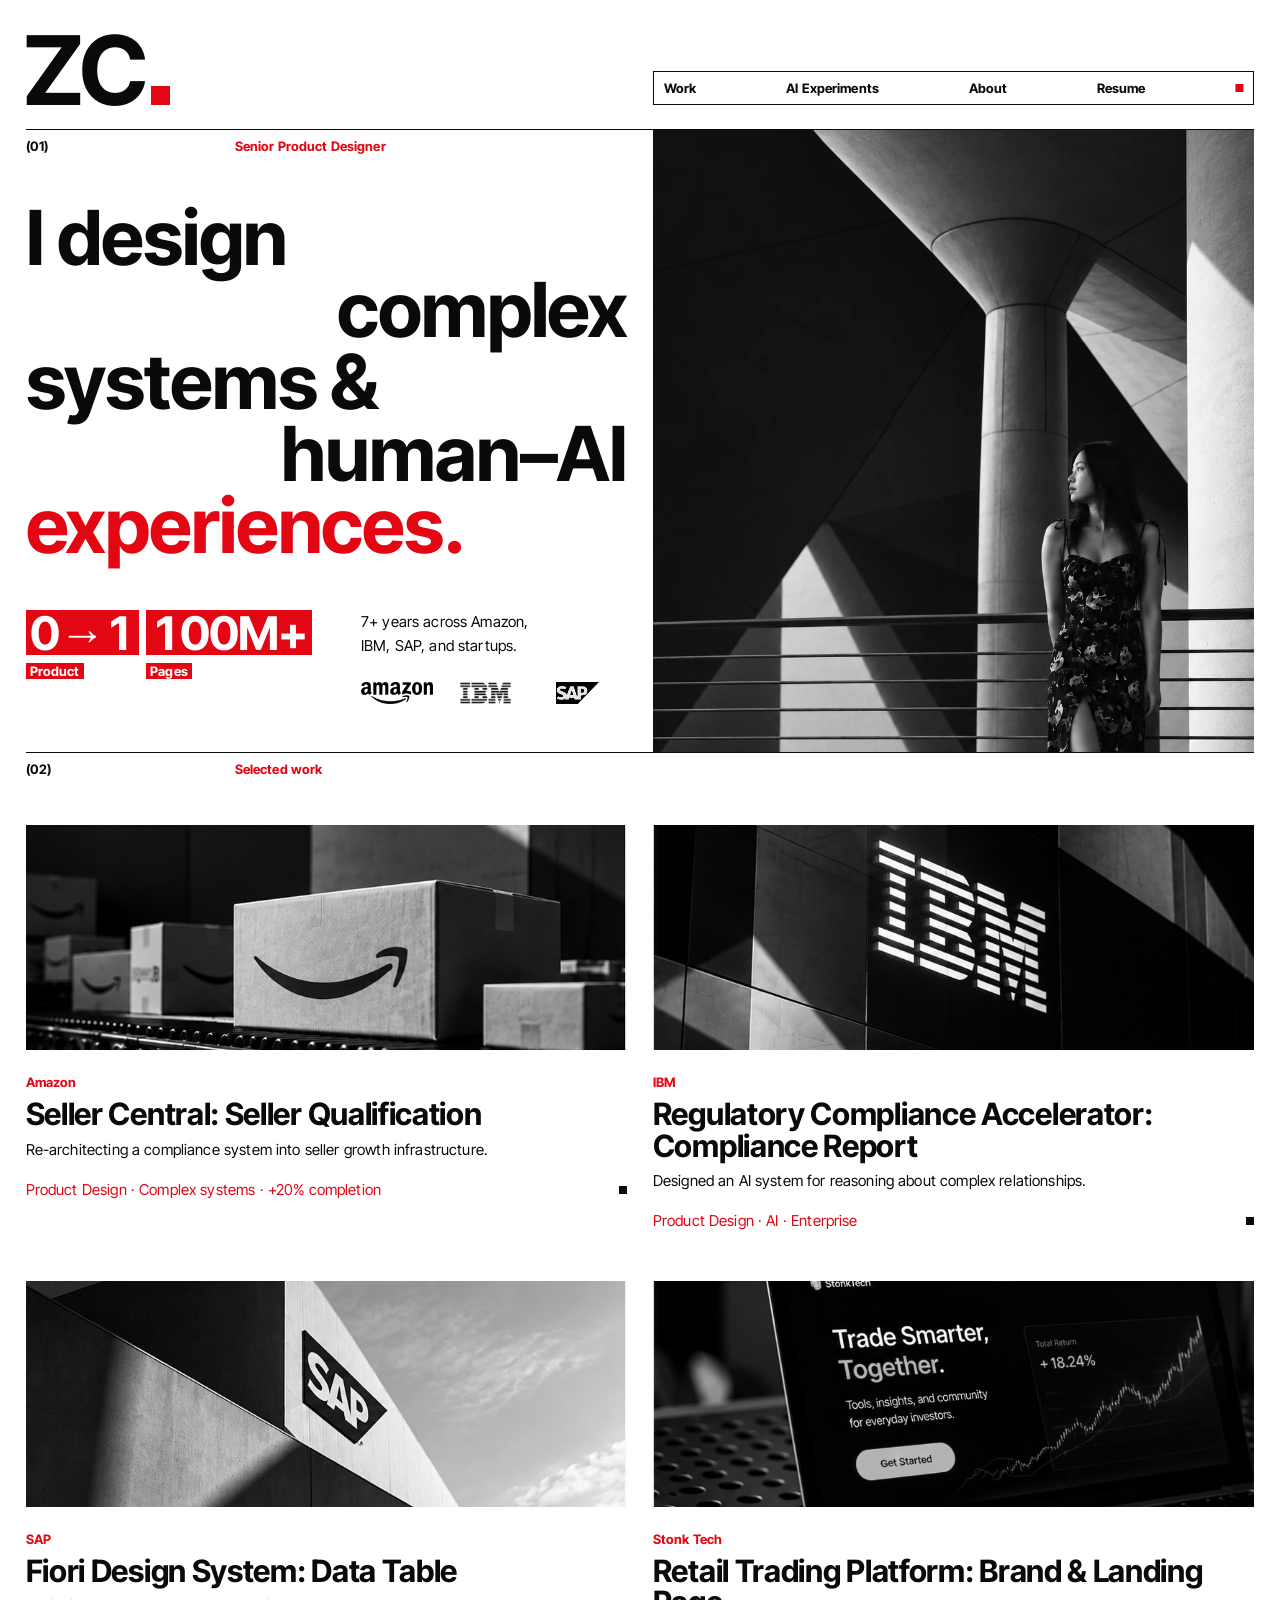
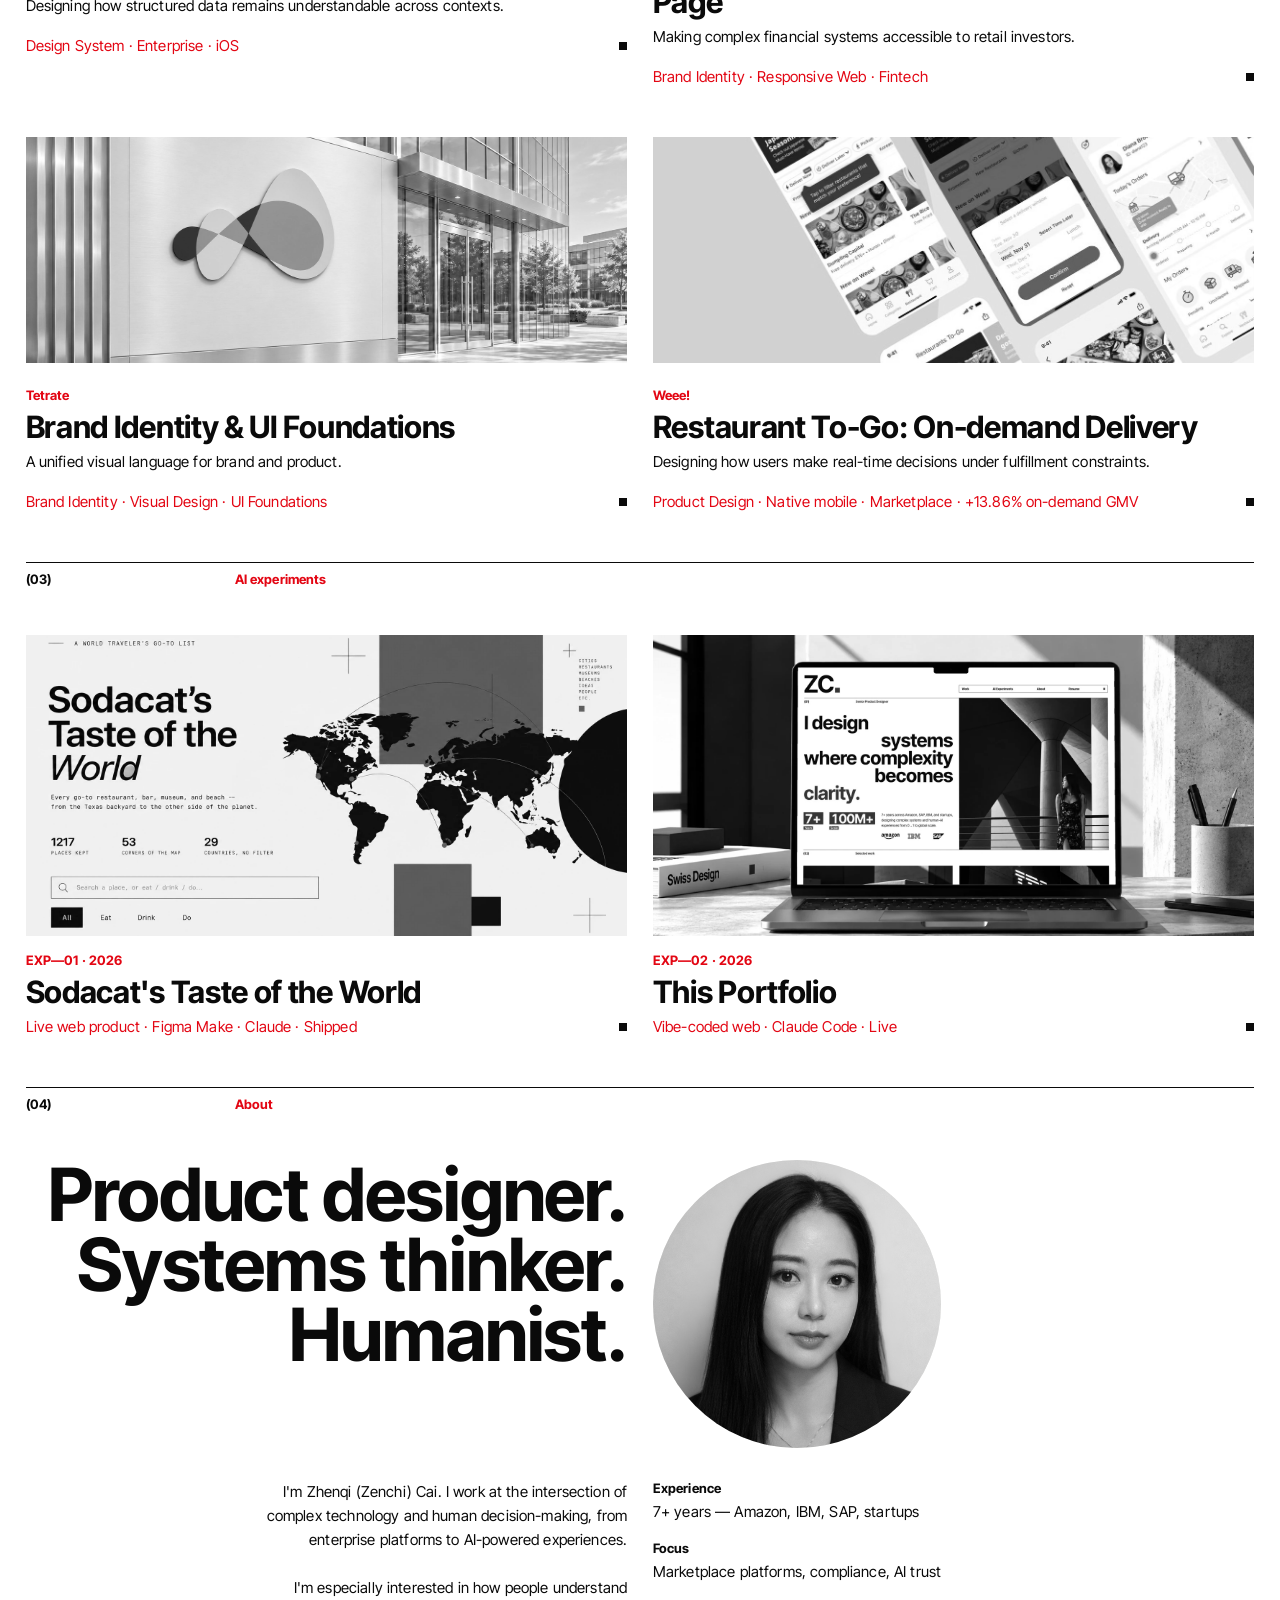
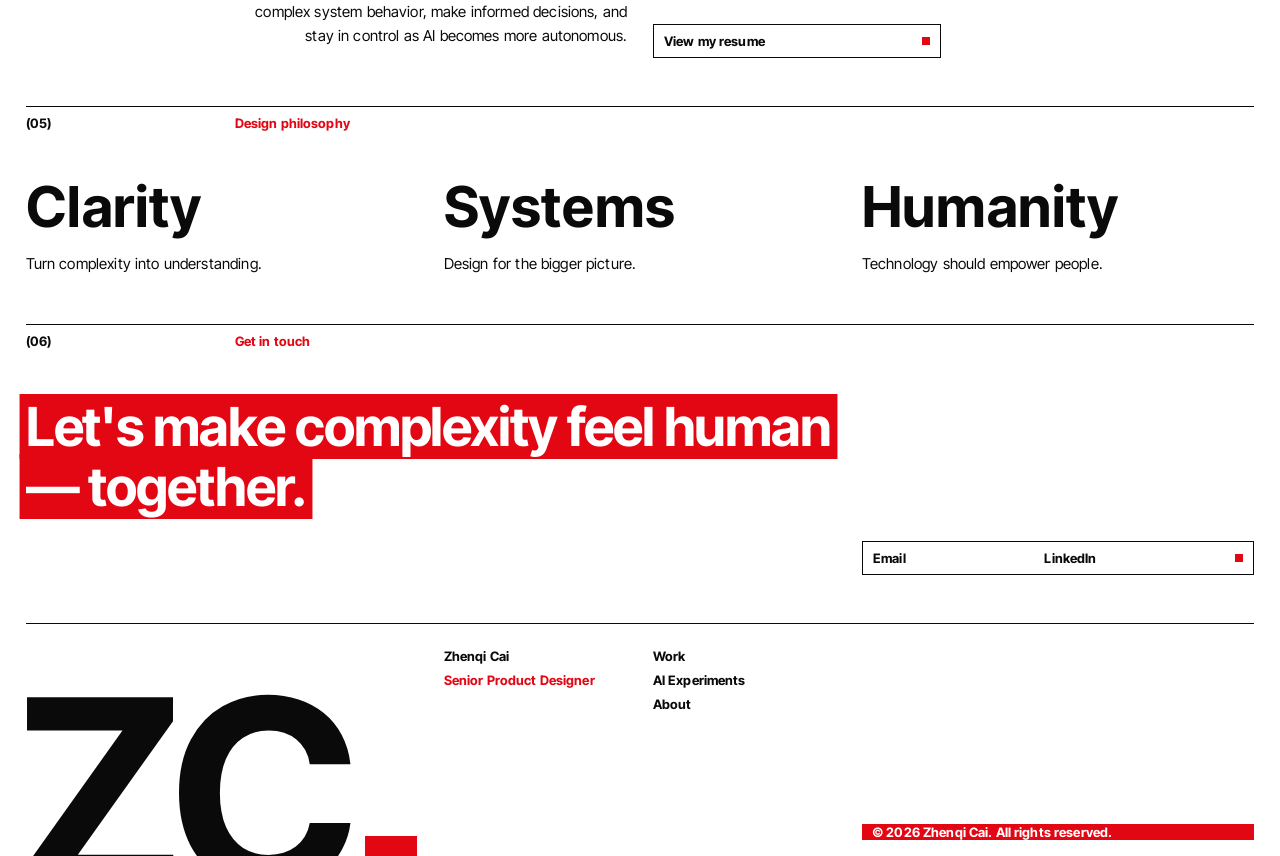
==== index.html @ 8f73f07b "Link LinkedIn to profile Co-Authored-By: Claude Sonnet 5.5 <noreply@anthropic.com> Claude-Session: h" ====
<!doctype html>
<html lang="en">
<head>
  <meta charset="utf-8">
  <meta name="viewport" content="width=device-width, initial-scale=1">
  <title>Zhenqi Cai — Senior Product Designer</title>
  <meta name="description" content="Zhenqi Cai — senior product designer. Complex systems and AI experiences across Amazon, SAP, IBM and startups.">
  <link rel="stylesheet" href="css/style.css?v=li1">
  <link rel="icon" type="image/svg+xml" href="/favicon.svg?v=zc1">
  <link rel="icon" sizes="any" href="/favicon.ico?v=zc1">
  <link rel="apple-touch-icon" href="/apple-touch-icon.png?v=zc1">
</head>
<body data-page="home">
  <div id="app"></div>
  <script src="js/analytics.js?v=li1"></script>
  <script src="js/data.js?v=li1"></script>
  <script src="js/main.js?v=li1"></script>
</body>
</html>
---- css/style.css ----
/* Inter Tight (SIL Open Font License), self-hosted: one variable file, latin */
@font-face {
  font-family: "Inter Tight";
  font-style: normal;
  font-weight: 100 900;
  font-display: swap;
  src: url("../fonts/inter-tight-latin.woff2") format("woff2");
  unicode-range: U+0000-00FF, U+0131, U+0152-0153, U+02BB-02BC, U+02C6, U+02DA, U+02DC, U+0304, U+0308, U+0329, U+2000-206F, U+20AC, U+2122, U+2191, U+2193, U+2212, U+2215, U+FEFF, U+FFFD;
}

/*
 * Swiss / International Typographic Style — one system for the whole site
 *
 * Type     Inter Tight (a grotesk; Helvetica as fallback), mixed case. Bold
 *          for display, titles and labels; Regular for reading text.
 *          Labels: 13px bold. Pairs read bold line / regular line.
 * Labels   Category = red bold capitals; content beneath it = black.
 *          Grey is kept for the copyright line only. Arrows are red.
 * Colour   Black, white, red. One grey for secondary text.
 * Grid     12 columns; everything starts on a column line.
 * Rules    One kind of line only: a 1px black horizontal rule, for
 *          structure (section heads, header, footer). Everything else is
 *          separated by space on the 8px rhythm.
 * Motion   Short, flat fades. Nothing slides, scales or bounces.
 * Hover    Inverts against the ground: red fill + white text on white,
 *          white fill + red text on red. Current page: black outline box.
 */

/* ---------- Tokens ---------- */
:root {
  --bg: #ffffff;
  --fg: #0a0a0a;
  --muted: #8a8a8a;
  --line: #0a0a0a;
  /* the only line in the layout: a thick horizontal rule */
  --rule: 1px solid var(--line);
  --accent: #e30613;
  --placeholder: #efefed;
  --pad: clamp(16px, 2vw, 32px);
  --gap: clamp(12px, 1.2vw, 20px);
  /* a true grotesk, loaded for every visitor; Helvetica only as fallback */
  --sans: "Inter Tight", "Helvetica Neue", Helvetica, Arial, sans-serif;
  --ease: cubic-bezier(0.2, 0, 0, 1);
  --dur: 0.18s;

  /* Type scale: four levels only */
  --fs-label: 13px;
  --lh-label: 16px;
  --fs-body: 15px;
  --lh-body: 24px;
  --fs-title: clamp(24px, 2.4vw, 36px);
  --fs-display: clamp(40px, 4.4vw, 72px);

  /* Vertical rhythm: every space is a multiple of the 8px unit. Inside a
     group 8–32; everything else is ONE gap, --space-2xl (--space-xl and
     --space-3xl are kept equal to it): section head to content, between
     items, section end to the next rule, box or frame to a rule, and the
     nav box to the header rule */
  --u: 8px;
  --space-l: 32px;
  --space-xl: var(--space-2xl);
  --space-2xl: 48px;
  --space-3xl: var(--space-2xl);
  /* shared by every outlined box of cells (nav, contact) so they match */
  --box-pad: 8px;
  /* horizontal inset of text inside every outlined box: nav cells, contact
     cells, the menu button and all buttons */
  --box-pad-x: clamp(6px, 0.8vw, 12px);
  /* size of the ZC mark; its square (and the cursor) is 0.2 of it */
  --brand-fs: clamp(56px, 7.5vw, 120px);
}

*,
*::before,
*::after {
  box-sizing: border-box;
}

html {
  -webkit-text-size-adjust: 100%;
  scroll-behavior: smooth;
}

body {
  margin: 0;
  background: var(--bg);
  color: var(--fg);
  font-family: var(--sans);
  font-size: var(--fs-body);
  line-height: var(--lh-body);
  /* Inter Tight is drawn tight for display; reading sizes open up a touch */
  letter-spacing: 0.01em;
  -webkit-font-smoothing: antialiased;
  overflow-x: hidden;
}

a {
  color: inherit;
  text-decoration: none;
}

img {
  display: block;
  max-width: 100%;
}

ul,
ol {
  list-style: none;
  margin: 0;
  padding: 0;
}

::selection {
  background: var(--accent);
  color: #fff;
}

/* ---------- Type helpers ---------- */
.label {
  font-family: var(--sans);
  font-size: var(--fs-label);
  font-weight: 700;
  line-height: var(--lh-label);
  letter-spacing: 0.01em;
}

/* Category label (red) and the plain line that follows a heading */
.cat {
  color: var(--accent);
}

.sub {
  margin: 0;
  font-size: var(--fs-body);
  line-height: var(--lh-body);
}

.muted {
  color: var(--muted);
}

.display {
  font-family: var(--sans);
  font-weight: 700;
  font-size: var(--fs-display);
  line-height: 1.02;
  letter-spacing: -0.01em;
  margin: 0;
}

.display-xl {
  font-size: var(--fs-display);
  line-height: 1;
  letter-spacing: -0.01em;
}

.lead {
  font-size: var(--fs-title);
  line-height: 1.15;
  letter-spacing: 0.01em;
  margin: 0;
}

/* Emphasis: red — "clarity." in the headline, one key phrase in copy */
.hl {
  color: var(--accent);
  font-style: normal;
}

/* The mark's full stop is a square, not a round period */
.sq {
  display: inline-block;
  width: 0.2em;
  height: 0.2em;
  margin-left: 0.04em;
  background: var(--accent);
}

/* Custom cursor: a black square exactly as big as the mark's square,
   centred on the pointer. The system cursor is hidden only when it runs */
.has-cursor,
.has-cursor * {
  cursor: none !important;
}

.cursor {
  position: fixed;
  top: 0;
  left: 0;
  z-index: 1000;
  width: calc(var(--brand-fs) * 0.2);
  height: calc(var(--brand-fs) * 0.2);
  margin: calc(var(--brand-fs) * -0.1) 0 0 calc(var(--brand-fs) * -0.1);
  background: var(--fg);
  pointer-events: none;
  opacity: 0;
}

.cursor.is-on {
  opacity: 1;
}

/* Arrows are one red square, the same size everywhere (filled with
   currentColor, so it turns white inside a red hover fill) */
.arrow {
  --arrow: 8px;
  display: inline-block;
  flex: 0 0 auto;
  width: var(--arrow);
  height: var(--arrow);
  vertical-align: middle;
  color: var(--accent);
  background: currentColor;
}

.btn:hover .arrow,
.btn:focus-visible .arrow,
.link-line:hover .arrow,
.link-line:focus-visible .arrow {
  color: inherit;
}

/* "Selected" highlight: red fill, white text, like a text selection. The
   fill is widened with box-shadow so the text itself stays on the grid,
   and repeats on every line of a wrapped phrase. */
.selected {
  background: var(--accent);
  color: #fff;
  box-shadow: 0.12em 0 0 var(--accent), -0.12em 0 0 var(--accent);
  -webkit-box-decoration-break: clone;
  box-decoration-break: clone;
}

/* The contact line is "deselected" under the pointer: back to black on
   white */
.contact .selected {
  transition: background var(--dur) var(--ease), color var(--dur) var(--ease), box-shadow var(--dur) var(--ease);
}

.contact .selected:hover {
  background: var(--bg);
  color: var(--fg);
  box-shadow: 0.12em 0 0 var(--bg), -0.12em 0 0 var(--bg);
}

/* ---------- Interaction ---------- */
/* Text links: a small box that fills red on hover. Padding is pulled back
   with an equal negative margin so the text itself stays on the grid. */
.link-line {
  display: inline-block;
  padding: 3px 6px;
  margin: -3px -6px;
  transition: background var(--dur) var(--ease), color var(--dur) var(--ease);
}

.link-line:hover,
.link-line:focus-visible {
  background: var(--accent);
  color: #fff;
  outline: none;
}

.link-line.is-active {
  box-shadow: inset 0 0 0 1px var(--fg);
}

/* Buttons: black outline at rest, red fill on hover */
.btn {
  display: inline-flex;
  align-items: center;
  gap: 16px;
  font-family: var(--sans);
  font-size: var(--fs-label);
  line-height: var(--lh-label);
  font-weight: 700;
  letter-spacing: 0.01em;
  padding: var(--box-pad) var(--box-pad-x);
  border: 1px solid var(--fg);
  background: var(--bg);
  color: var(--fg);
  transition: background var(--dur) var(--ease), color var(--dur) var(--ease), border-color var(--dur) var(--ease);
}

.btn:hover,
.btn:focus-visible {
  background: var(--accent);
  border-color: var(--accent);
  color: #fff;
  outline: none;
}

/* Anything else focusable gets a red outline */
:focus-visible {
  outline: 2px solid var(--accent);
  outline-offset: 2px;
}

/* The mark: letters turn red, the square turns black */
.brand,
.brand .sq {
  transition: color var(--dur) var(--ease), background var(--dur) var(--ease);
}

.brand:hover,
.brand:focus-visible {
  color: var(--accent);
  outline: none;
}

.brand:hover .sq,
.brand:focus-visible .sq {
  background: var(--fg);
}

/* ---------- Layout ---------- */
.wrap {
  padding-left: var(--pad);
  padding-right: var(--pad);
}

.grid-12 {
  display: grid;
  grid-template-columns: repeat(12, minmax(0, 1fr));
  column-gap: var(--pad);
}

.section {
  margin-top: var(--space-3xl);
}

/* Numbered section head: rule, index, title, link — all on the grid */
.sec-head {
  border-top: var(--rule);
  padding-top: 8px;
  margin-bottom: var(--space-xl);
  align-items: baseline;
}

.sec-head .idx {
  grid-column: 1 / 3;
}

/* Section names: bold, red — the page's structure */
.sec-head .sec-title {
  grid-column: 3 / 7;
  margin: 0;
  font-family: var(--sans);
  font-size: var(--fs-label);
  line-height: var(--lh-label);
  font-weight: 700;
  letter-spacing: 0.01em;
  color: var(--accent);
}

.sec-head .sec-link {
  grid-column: 10 / -1;
  justify-self: end;
}

/* ---------- Header ---------- */
.site-header {
  padding-top: var(--space-l);
  align-items: center;
}

/* Rule under the header row, inside the page gutters: half the section
   gap below the nav box / ZC baseline — the same as the footer rule to the
   footer text (the mark's line box ends ~0.04em under its baseline) */
.site-header::after {
  content: "";
  grid-column: 1 / -1;
  margin-top: calc(var(--space-2xl) / 2 - var(--brand-fs) * 0.04);
  border-top: var(--rule);
}

.brand {
  grid-column: 1 / 6;
  font-weight: 700;
  font-size: var(--brand-fs);
  line-height: 0.8;
  letter-spacing: -0.015em;
  margin-left: -0.03em;
}

.nav {
  grid-column: 7 / -1;
  display: flex;
  flex-wrap: wrap;
}

/* Desktop nav: one outlined box on columns 7–12, its right edge on the
   hero image's — one cell per link, the same object as the contact box. Hover fills a cell red; the current page is
   filled black. */
@media (min-width: 681px) {
  .nav {
    flex-wrap: nowrap;
    border: 1px solid var(--fg);
    /* bottom edge on the ZC baseline: the mark's line box ends ~0.04em
       below its letters */
    align-self: end;
    margin-bottom: calc(var(--brand-fs) * 0.04);
  }

  .nav a,
  .nav a.link-line {
    flex: 1 1 auto;
    display: flex;
    align-items: center;
    margin: 0;
    padding: var(--box-pad) var(--box-pad-x);
    white-space: nowrap;
    transition: background var(--dur) var(--ease), color var(--dur) var(--ease);
  }

  .nav a.nav-contact {
    display: none;
  }

  /* closing cell: holds the red square's resting place */
  .nav .nav-end {
    display: flex;
    flex: 0 0 auto;
    align-items: center;
    padding: var(--box-pad) var(--box-pad-x);
  }

  .nav .nav-end .arrow,
  .nav .nav-mark {
    visibility: hidden;
  }

  /* the one red square: rests in the last cell, slides to the current item */
  .nav {
    position: relative;
  }

  .nav .nav-slider {
    display: block;
    position: absolute;
    top: 0;
    left: 0;
    width: 8px;
    height: 8px;
    background: var(--accent);
    pointer-events: none;
    transition: background var(--dur) var(--ease);
  }

  .nav .nav-slider.is-ready {
    transition: transform 0.45s var(--ease), background var(--dur) var(--ease);
  }

  .nav .nav-slider.is-inverse {
    background: #fff;
  }


  .nav a:hover,
  .nav a:focus-visible {
    background: var(--accent);
    color: #fff;
    outline: none;
  }
}

.nav-contact,
.nav-end,
.nav-slider {
  display: none;
}

/* Current section: a red square right after the word, its bottom on the
   baseline like the logo's full stop (always there, only shown when
   current, so the cells never shift) */
.nav-mark {
  display: inline-block;
  vertical-align: baseline;
  margin-left: 4px;
  width: 8px;
  height: 8px;
  background: var(--accent);
  opacity: 0;
  transition: opacity var(--dur) var(--ease), background var(--dur) var(--ease);
}

.nav a.is-current .nav-mark {
  opacity: 1;
}

.nav a:hover .nav-mark,
.nav a:focus-visible .nav-mark {
  background: #fff;
}

.menu-btn {
  display: none;
  appearance: none;
  background: none;
  border: 0;
  padding: 0;
  cursor: pointer;
  color: inherit;
}

/* ---------- Hero ---------- */
.hero {
  align-items: start;
}

.hero-role {
  grid-column: 1 / 7;
  margin: 0;
}

/* Sub-page heads start like the home hero: the "(01) Name" row 8px under
   the header rule (index cols 1–2, name from col 3, as in every section
   head), then the title one gap below */
.page-title,
.project-head {
  padding-top: 8px;
  row-gap: 0;
  align-items: start;
}

.page-title .idx,
.project-head .idx {
  grid-column: 1 / 3;
  grid-row: 1;
  margin: 0;
}

.page-title .hero-role,
.project-head .hero-role {
  grid-column: 3 / -1;
  grid-row: 1;
  margin: 0 0 var(--space-2xl);
  font-size: var(--fs-label);
  line-height: var(--lh-label);
  letter-spacing: 0.01em;
  color: var(--accent);
}

.page-title > h1,
/* case pages: the label row sits straight above the cover image */
.case > .project-head .hero-role {
  margin-bottom: 0;
}

.project-head > h1 {
  grid-column: 1 / -1;
  grid-row: 2;
}

/* the About statement keeps the hero's six-column measure */
.page-title > h1.statement {
  grid-column: 1 / 7;
}

/* Home hero: text left (1–6), portrait right (7–12) */
/* Phones: text, then portrait (desktop layout below the figures block) */
.hero {
  margin-top: var(--space-2xl);
  align-items: end;
}

/* Hero text on its own subgrid (cols 1–6): label, poster headline, then
   big numbers (cols 1–3) beside a small info block (cols 4–6) */
.hero-text {
  grid-column: 1 / 7;
  display: grid;
  grid-template-columns: subgrid;
  align-content: start;
}

.hero-text > * {
  grid-column: 1 / -1;
}

/* (01) and the role share one row, on the same columns as every section
   head (index cols 1–2, name from col 3) and the same 8px under the rule */
.hero {
  margin-top: 0 !important;
}

.hero-text {
  padding-top: 8px;
}

.hero-text .idx {
  grid-column: 1 / 3;
  grid-row: 1;
  margin: 0;
}

/* Same treatment as section names */
.hero-text .hero-role {
  grid-column: 3 / -1;
  grid-row: 1;
  margin: 0 0 var(--space-xl);
  font-size: var(--fs-label);
  line-height: var(--lh-label);
  letter-spacing: 0.01em;
  color: var(--accent);
}

/* Headline set like a poster: lines alternate flush left / flush right.
   Size follows the 6-column width so the longest line always fits. */
.hero-title {
  margin: 0;
  font-weight: 700;
  font-size: min(calc((50vw - 1.5 * var(--pad)) / 8.2), 112px);
  line-height: 0.95;
  letter-spacing: -0.015em;
}

/* Home headline: sized so its longest line, "where complexity", runs the
   full six columns — every line starts on col 1 or ends on col 6 and the
   longest does both (50vw − 1.5 gutters is the width of cols 1–6) */
.hero-text .hero-title {
  font-size: calc((50vw - 1.5 * var(--pad)) / 7.933);
  /* each line is one row of the vertical grid: its height is snapped to a
     multiple of the 8px unit */
  line-height: round(nearest, 0.95em, 8px);
}

.hero-title span {
  display: block;
  white-space: nowrap;
}

.hero-title .r {
  text-align: right;
}

/* "j3": a line justified across columns 1–3 — half the six-column measure
   less half a gutter */
.hero-title .j3,
.hero-text .hero-title span.j3 {
  width: calc(50% - var(--pad) / 2);
  text-align: justify;
  text-align-last: justify;
}

/* Numbers (cols 1–3) and the info block (cols 4–6) share a top line */
.hero-bottom {
  margin-top: var(--space-2xl);
  display: grid;
  grid-template-columns: subgrid;
  align-items: start;
  row-gap: var(--space-xl);
}

/* Left column (cols 1–3): the figures, 7+ in col 1, 100M+ from col 2 */
.hero-left {
  grid-column: 1 / 4;
  grid-row: 1;
  display: grid;
  grid-template-columns: subgrid;
}

/* Desktop: the portrait (columns 7–12) runs from the header rule down to
   the Selected work rule. The text column starts on the same top line
   with (01); the headline, then the figures beside the intro and logos,
   follow beneath it, and the column's padding keeps the section gap
   above the Selected work rule */
@media (min-width: 681px) {
  .hero {
    margin-top: 0;
    align-items: stretch;
  }

  .hero + .section {
    margin-top: 0;
  }

  .hero-text {
    padding-bottom: var(--space-2xl);
  }

  /* the text column sets the hero's height; the portrait fills it */
  .hero .hero-media .card-media {
    width: 100%;
    height: 100%;
    aspect-ratio: auto;
  }
}

/* Numbers as type: 7+ (col 1) and 100M+ (cols 2–3) at poster scale */
.stats {
  grid-column: 1 / -1;
  display: grid;
  grid-template-columns: subgrid;
  margin: 0;
}

.stats div:last-child {
  grid-column: 2 / -1;
}

/* Figures highlighted like selected text: red fill hugging the number,
   widened sideways with box-shadow so the digits stay on the grid */
/* Desktop: the red blocks fill their columns — 7+ col 1, 100M+ cols 2–3 —
   so the two figures together span columns 1–3 */
.stats dt {
  width: fit-content;
  /* the red block's left edge sits on the column line, flush with the
     headline above; the padding is inside the block */
  padding: 0.06em 0.1em 0.02em;
  background: var(--accent);
  color: #fff;
  font-size: var(--fs-display);
  font-weight: 700;
  letter-spacing: -0.02em;
  line-height: 0.88;
  font-variant-numeric: tabular-nums;
}

@media (min-width: 681px) {
  /* 0→1 and Global sit side by side with a small gap, widths following
     their own text instead of the column grid */
  .stats {
    display: flex;
    align-items: flex-start;
    gap: calc(((100vw - 13 * var(--pad)) / 6 + var(--pad)) / 24);
  }
  .stats div:last-child {
    grid-column: auto;
  }
  .stats dt {
    width: auto;
    min-width: max-content;
    /* sized so the "100M+" block fills exactly cols 2–3
       ((100vw − 13 gutters) / 6 + 1 gutter); the block measures ~3.58em */
    font-size: calc(((100vw - 13 * var(--pad)) / 6 + var(--pad)) / 3.95);
  }
}

/* Labels highlighted like selected text: a red fill hugging the word */
.stats dd {
  width: fit-content;
  margin: 8px 0 0;
  padding: 0 4px;
  background: var(--accent);
  color: #fff;
}

/* Intro and logos form one block exactly as wide as the row of logos: the
   intro wraps to that width (width 0 / min-width 100% keeps it from
   widening the block) */
/* Intro and logos fill columns 4–6: the intro flush left from col 4, one
   logo flush left on each of cols 4, 5 and 6 */
.hero-proof {
  display: grid;
  gap: 24px;
}

.hero-info {
  grid-column: 4 / -1;
  grid-row: 1;
  display: grid;
}

/* desktop: nudge the intro and logos right, off the red figure blocks */
@media (min-width: 681px) {
  .hero-info {
    padding-left: clamp(14px, 1.7vw, 24px);
  }
  .hero-intro {
    text-wrap: balance;
  }
}

.hero-intro {
  margin: 0;
  font-size: var(--fs-body);
  line-height: var(--lh-body);
  color: var(--fg);
}

/* one logo per column (4, 5, 6), each flush left on its column line */
.clients {
  display: grid;
  grid-template-columns: repeat(3, minmax(0, 1fr));
  align-items: center;
  column-gap: var(--pad);
}

.client {
  font-size: var(--fs-title);
  font-weight: 600;
  letter-spacing: -0.01em;
  line-height: 1;
}

/* Client logos: one height, greyscale; hovering the row shows all three
   in colour together */
.client img {
  display: block;
  height: clamp(18px, 1.7vw, 26px);
  width: auto;
  filter: grayscale(1) brightness(0.6) contrast(4);
  transition: filter 0.35s var(--ease);
}

.clients:hover .client img {
  filter: none;
}

/* Portrait (cols 7–12); its bottom edge is shared with the text column */
.hero-media {
  grid-column: 7 / -1;
  position: relative;
}

.hero-media .card-media {
  aspect-ratio: 4 / 5;
}

/* The figure stands near the photo's right edge: crop from the right and
   enlarge slightly from that edge so she sits closer to the centre */
.hero-media .card-media img {
  position: absolute;
  inset: 0;
  object-position: 100% 55%;
  transform: scale(1.1);
  transform-origin: 100% 55%;
}

/* ---------- Media ---------- */
.card-media {
  position: relative;
  overflow: hidden;
  background: var(--placeholder);
}

/* Images are shown as they are: no tint, no zoom. Positioned so a loaded
   image covers its placeholder caption. */
.card-media img {
  position: relative;
  width: 100%;
  height: 100%;
  object-fit: cover;
  opacity: 0;
  transition: opacity 0.4s var(--ease);
}

.card-media img.is-loaded {
  opacity: 1;
}

/* Pictures (work covers, AI experiments, hero portrait) are shown in black
   and white, and in colour on hover. Experiment thumbnails are filtered as a
   whole, so the CSS geometric covers turn grey too */
.halftone .card-media img,
.exp-thumb .card-media,
.hero-media .card-media img,
.about-media .card-media img,
.about-page-media .card-media img {
  filter: grayscale(1);
  transition: filter var(--dur) var(--ease), opacity 0.4s var(--ease);
}

.halftone:hover .card-media img,
.halftone:focus-visible .card-media img,
.exp-row:hover .exp-thumb .card-media,
.exp-row:focus-visible .exp-thumb .card-media,
.hero-media:hover .card-media img,
.about-media:hover .card-media img,
.about-page-media:hover .card-media img {
  filter: none;
}

/* Linked cards: the title turns red, and the square (black at rest)
   turns red with it */
.work-title,
.card-tags > .arrow,
.project-nav .next .display {
  transition: color var(--dur) var(--ease);
}

.card-tags > .arrow {
  color: var(--fg);
}

.work-card:hover .work-title,
.work-card:hover .card-tags > .arrow,
.work-card:focus-visible .work-title,
.work-card:focus-visible .card-tags > .arrow,
.exp-row:hover .card-tags > .arrow,
.exp-row:focus-visible .card-tags > .arrow,
.project-nav .next:hover .display {
  color: var(--accent);
}

.card-media .ph {
  position: absolute;
  inset: 0;
  display: flex;
  align-items: flex-end;
  padding: 16px;
  font-family: var(--sans);
  font-size: var(--fs-label);
  line-height: var(--lh-label);
  font-weight: 700;
  letter-spacing: 0.01em;
  color: var(--muted);
}

/* ---------- Geometric covers (CSS) ---------- */
/* Black / red / paper shapes in the Swiss poster manner, sized in % so they
   hold their composition at any card ratio */
.art {
  --paper: #ffffff;
  position: relative;
  overflow: hidden;
  container-type: size;
}

.art i {
  position: absolute;
  display: block;
}

/* arc: black field, red disc crossing it, small black disc */
.art-arc {
  background: var(--paper);
}

.art-arc i:nth-child(1) {
  inset: 0 52% 0 0;
  background: var(--fg);
}

.art-arc i:nth-child(2) {
  top: -30%;
  left: 30%;
  height: 160%;
  aspect-ratio: 1;
  border-radius: 50%;
  background: var(--accent);
}

.art-arc i:nth-child(3) {
  right: 7%;
  bottom: 12%;
  height: 34%;
  aspect-ratio: 1;
  border-radius: 50%;
  background: var(--fg);
}

/* steps: red field, three black squares stepping down a diagonal */
.art-steps {
  background: var(--accent);
}

.art-steps i {
  height: 38%;
  aspect-ratio: 1;
  background: var(--fg);
}

.art-steps i:nth-child(1) {
  top: 0;
  left: 18%;
}

/* steps are spaced by the frame's height (cqh) so they never overlap */
.art-steps i:nth-child(2) {
  top: 31%;
  left: calc(18% + 40cqh);
}

.art-steps i:nth-child(3) {
  top: 62%;
  left: calc(18% + 80cqh);
  background: var(--paper);
}

/* ---------- Work cards ---------- */
/* Work cards sit on the 12-column grid: each spans 6 columns (1–6 and
   7–12), with the number as a label above the image. */
.work-grid {
  display: grid;
  grid-template-columns: repeat(12, minmax(0, 1fr));
  /* negative space carries the grid: a gutter between columns, the item
     interval (64) between rows — clearly less than the section interval */
  gap: var(--space-2xl) var(--pad);
}

.work-card {
  grid-column: span 6;
  display: grid;
  grid-template-columns: subgrid;
  grid-template-rows: auto 1fr;
  row-gap: 8px;
  min-width: 0;
}

.work-card .card-media,
.work-meta {
  grid-column: 1 / -1;
}

.work-card.is-hidden {
  display: none;
}

.work-card .card-media {
  aspect-ratio: 16 / 6;
}

.work-meta {
  position: relative;
  display: grid;
  grid-template-columns: subgrid;
  align-content: start;
  row-gap: 8px;
  padding-top: 16px;
}

.work-meta > * {
  grid-column: 1 / -1;
}

/* the square sits at the right end of the tags line — the card's last
   line — centred on it */
.card-tags {
  position: relative;
}

.card-tags > .arrow {
  position: absolute;
  right: 0;
  bottom: calc((1lh - var(--arrow)) / 2);
}

/* Card tags: one line, highlighted like selected text */

.card-tags {
  margin: 0;
  padding-right: 32px;
  font-size: var(--fs-body);
  line-height: var(--lh-body);
  color: var(--accent);
}

/* Every label / content table: label black, content red */
.facts dt.cat,
.project-meta dt.cat {
  color: var(--fg);
}

.facts dd,
.project-meta dd {
  color: var(--accent);
}

.work-title,
.index-title {
  margin: 0;
  font-weight: 700;
  font-size: var(--fs-title);
  line-height: 1.02;
  letter-spacing: -0.01em;
}

.work-sum {
  margin: 0 0 8px;
  max-width: 34em;
  font-size: var(--fs-body);
  line-height: var(--lh-body);
  color: var(--fg);
}

/* ---------- AI experiments: two in one row ---------- */
/* A compact row of two (cols 1–6, 7–12): a 2:1 thumbnail, then
   the title + kind with the square on the right (no summary) */
.exp-index {
  display: grid;
  grid-template-columns: repeat(2, minmax(0, 1fr));
  column-gap: var(--pad);
  row-gap: var(--space-2xl);
}

/* Experiment cards follow the work cards: image, then a red label (the
   log number and year), the title, the catalog line in red, and the square
   at the foot */
.exp-index > li {
  display: grid;
}

.exp-row {
  display: grid;
  grid-template-columns: minmax(0, 1fr);
  grid-template-rows: auto 1fr;
  align-items: start;
}

.exp-meta {
  display: grid;
  grid-template-columns: minmax(0, 1fr);
  /* label, title, then the catalog line on a shared bottom line */
  grid-template-rows: auto auto 1fr;
  height: 100%;
  align-content: start;
  padding-bottom: 0;
}

.exp-meta > * {
  grid-column: 1 / -1;
}

.exp-meta .card-tags {
  align-self: end;
}

.exp-thumb .card-media {
  aspect-ratio: 2 / 1;
}

.exp-title {
  transition: color var(--dur) var(--ease);
}

.exp-row:hover .exp-title,
.exp-row:focus-visible .exp-title {
  color: var(--accent);
}

/* ---------- Hover highlight on statement lines ---------- */
/* Each line of the About statement and each philosophy word turns into a
   red "selected" highlight under the pointer. Lines are sized to their
   text (right-aligned lines keep their place with margin-left: auto). */
.statement span,
.principle h3 {
  width: fit-content;
  transition: background var(--dur) var(--ease), color var(--dur) var(--ease), box-shadow var(--dur) var(--ease);
}

.statement .r {
  margin-left: auto;
}

/* justified line: flush with both edges, the word space opens up */
.statement .j {
  width: auto;
  text-align: justify;
  text-align-last: justify;
}

.statement span:hover,
.principle:hover h3 {
  background: var(--accent);
  color: #fff;
  box-shadow: 0.08em 0 0 var(--accent), -0.08em 0 0 var(--accent);
}

/* Hero headline: each line swaps red and black under the pointer — black
   lines turn red, the red "clarity." turns black. Lines are sized to their
   text so only the line under the pointer reacts */
.hero-text .hero-title span {
  width: fit-content;
  transition: color var(--dur) var(--ease);
}

.hero-text .hero-title .r {
  margin-left: auto;
}

.hero-text .hero-title span:hover {
  color: var(--accent);
}

.hero-text .hero-title span.hl:hover {
  color: var(--fg);
}

/* the line under a philosophy word turns red with it */
.principle p {
  transition: color var(--dur) var(--ease);
}

.principle:hover p {
  color: var(--accent);
}

/* ---------- Hover frame ---------- */
/* Work cards and experiment rows have no frames at rest; on hover the
   piece's frame appears — 1px black, half a gutter outside the content
   and --frame-y above and below, so nothing moves */
:root {
  --frame-y: 16px;
}

.work-card,
.exp-row {
  position: relative;
}


.work-card::after,
.exp-row::after {
  content: "";
  position: absolute;
  inset: calc(var(--frame-y) * -1) calc(var(--pad) / -2);
  border: 1px solid var(--fg);
  opacity: 0;
  pointer-events: none;
  transition: opacity var(--dur) var(--ease);
}

.work-card:hover::after,
.work-card:focus-visible::after,
.exp-row:hover::after,
.exp-row:focus-visible::after {
  opacity: 1;
}

.work-card:focus-visible,
.exp-row:focus-visible {
  outline: none;
}

/* ---------- About (home) ---------- */

/* Magazine page on the 12-column grid:
   statement (1–6)                                  | portrait
   bio flush right (3–6) | facts flush left (7–9)   | (10–12, both rows) */
.about {
  align-items: start;
  row-gap: var(--space-l);
}

/* "What I do." sits at title level */
.services-head .display {
  font-size: var(--fs-title);
  line-height: 1.1;
}

/* The statement is set exactly like the hero headline: same size (fitted
   to six columns) and the same left / right rhythm */
.statement {
  grid-column: 1 / 7;
  grid-row: 1;
}

/* Text block set like a Swiss poster: two columns meet at one axis (the
   gutter between columns 6 and 7). The bio is flush right on columns 3–6;
   the facts and the button are flush left on columns 7–9. Both start on
   the same top line. */
.about-body {
  grid-column: 1 / 11;
  grid-row: 2;
  display: grid;
  grid-template-columns: subgrid;
  align-items: start;
  font-size: var(--fs-body);
  line-height: var(--lh-body);
}

.about-lead {
  grid-column: 3 / 7;
  text-align: right;
}

.about-lead p {
  margin: 0;
}

/* paragraphs separated by one blank line */
.about-lead p + p {
  margin-top: var(--lh-body);
}

.about-side {
  grid-column: 7 / 11;
  align-self: stretch;
  display: grid;
  /* on the page columns 7–9 */
  grid-template-columns: subgrid;
  /* facts at the top; the button drops to the foot, level with the last
     line of the bio */
  grid-template-rows: auto auto 1fr;
}

.about-tags {
  display: contents;
  color: var(--accent);
}

.about-tags li {
  grid-column: 1 / -1;
  font-size: var(--fs-body);
  line-height: var(--lh-body);
}

/* each fact stays on one line; it sits below the round portrait's curve,
   so it never touches it */
@media (min-width: 1025px) {
  .about-tags li {
    white-space: nowrap;
  }
}

.about-tags li + li {
  padding-top: 8px;
}

/* the resume button spans four columns (7–10) */
/* the resume button takes the row right under the bio's last line, with
   no gap, as wide as the portrait (cols 7–9; tablet 7–10) */
.about-resume {
  grid-column: 7 / 10;
  grid-row: 2;
  justify-self: stretch;
  justify-content: space-between;
  margin-top: 0;
}

.about-lead,
.about-side {
  grid-row: 1;
}

/* Portrait with a magazine caption under it */
/* the portrait sits beside the statement, directly above the facts it
   introduces (cols 7–9) */
.about-media {
  grid-column: 7 / 10;
  grid-row: 1;
  align-self: end;
  margin: 0;
}


/* Portrait cropped to a circle as wide as its columns: head and shoulders */
.about-media .card-media {
  aspect-ratio: 1;
  border-radius: 50%;
}

.about-media .card-media img {
  object-position: 50% 30%;
}

/* Dividers sit at the start of the gutter: one full gutter between the
   rule and the text, and the text stays on its column line */


/* ---------- Philosophy ---------- */
.principles {
  display: grid;
  grid-template-columns: repeat(3, minmax(0, 1fr));
  column-gap: var(--pad);
}

/* Desktop: three equal blocks of four columns (1–4, 5–8, 9–12), all flush
   left */
@media (min-width: 1025px) {
  .principles {
    grid-template-columns: repeat(12, minmax(0, 1fr));
  }

  .principle { grid-column: span 4; }
}

.principle {
  position: relative;
}

.principle h3 {
  margin: 0 0 16px;
  padding-bottom: 0;
  font-weight: 700;
  font-size: var(--fs-display);
  line-height: 1;
  letter-spacing: 0.01em;
}

.principle p {
  margin: 0;
  max-width: 18em;
  font-size: var(--fs-body);
  line-height: var(--lh-body);
  color: var(--fg);
}

/* ---------- Contact ---------- */
/* The links box steps down below the headline (row 2, cols 10–12) */
.contact {
  align-items: start;
  row-gap: 0;
}

.contact .display {
  grid-row: 1;
}

.contact-side {
  grid-row: 2;
}

/* the link box takes the row right under the line, with no gap */

.contact .display {
  grid-column: 1 / 10;
  font-size: var(--fs-display);
  line-height: 1.12;
  letter-spacing: -0.02em;
}

/* Desktop: sized so the red bar of the first line ends exactly on the end
   of column 8 — the same edge as the footer's link numbers. Cols 1–8 span
   (2/3)(page width) − gutter/3; the line plus its bar measures ~15.08em */
@media (min-width: 681px) {
  .contact .display {
    font-size: calc(((100vw - 2 * var(--pad)) * 2 / 3 - var(--pad) / 3) / 15.08);
  }
}

/* Contact links: one box spanning exactly cols 9–12 */
.contact-side {
  grid-column: 9 / -1;
  display: grid;
  gap: 16px;
}

/* Each link is a full-height cell of the box; the cell fills red on hover */
.contact-box {
  display: flex;
  align-items: stretch;
  border: 1px solid var(--fg);
}

.contact-box li {
  flex: 1 1 auto;
  display: flex;
}

.contact-box a,
.contact-arrow {
  display: flex;
  align-items: center;
  width: 100%;
  padding: var(--box-pad) var(--box-pad-x);
}

.contact-box a {
  transition: background 0.25s var(--ease), color 0.25s var(--ease);
}

.contact-box a:hover,
.contact-box a:focus-visible {
  background: var(--accent);
  color: #fff;
  outline: none;
}

.contact-box .contact-arrow {
  flex: 0 0 auto;
  width: auto;
}

/* ---------- About page ---------- */
.about-page {
  margin-top: var(--space-3xl);
  row-gap: 32px;
  align-items: start;
}

.about-page-media {
  grid-column: 1 / 6;
}

.about-page-media .card-media {
  aspect-ratio: 4 / 5;
}

.about-page-body {
  grid-column: 7 / -1;
  font-size: var(--fs-body);
  line-height: var(--lh-body);
}

.about-page-body p {
  max-width: 40em;
  margin: 0 0 16px;
}

.about-page-body .lead {
  margin-bottom: 24px;
}

.facts {
  margin: 40px 0 0;
}

/* label / value tables span the six columns 7–12 on the page grid:
   label cols 7–8, value from col 9 */
.facts div,
.project-meta div {
  display: grid;
  grid-template-columns: repeat(6, minmax(0, 1fr));
  column-gap: var(--pad);
  padding: 8px 0;
}

.facts dt,
.project-meta dt {
  grid-column: 1 / 3;
}

.facts dd,
.project-meta dd {
  grid-column: 3 / -1;
}

.facts dd {
  margin: 0;
  font-size: var(--fs-body);
  line-height: var(--lh-body);
}

/* Index list (about page) */
.index-row {
  display: grid;
  grid-template-columns: repeat(12, minmax(0, 1fr));
  column-gap: var(--pad);
  align-items: baseline;
  padding: 16px 0;
  transition: color 0.3s var(--ease);
}

.index-list li:first-child .index-row {
  padding-top: 0;
}

.index-row > :nth-child(1) {
  grid-column: 1 / 5;
}

.index-title {
  grid-column: 5 / 9;
}

.index-sum {
  grid-column: 9 / 12;
  font-size: var(--fs-body);
  line-height: var(--lh-body);
  color: var(--fg);
}

.index-row .arrow {
  grid-column: 12 / -1;
  justify-self: end;
}

.index-row:hover {
  color: var(--accent);
}

/* Capabilities */
.services {
  align-items: start;
  row-gap: 24px;
}

.services-head {
  grid-column: 1 / 5;
}

.services-list {
  grid-column: 5 / -1;
  display: grid;
  row-gap: var(--space-2xl);
}

/* on the page grid: title cols 5–7, text cols 8–12 */
.service {
  display: grid;
  grid-template-columns: repeat(8, minmax(0, 1fr));
  column-gap: var(--pad);
}

.service h3 {
  grid-column: 1 / 4;
}

.service p {
  grid-column: 4 / -1;
}

.service h3 {
  margin: 0;
  font-weight: 700;
  font-size: var(--fs-title);
  line-height: 1.05;
  letter-spacing: 0.01em;
}

.service p {
  margin: 0;
  font-size: var(--fs-body);
  line-height: var(--lh-body);
}

/* ---------- Works page ---------- */
.filters {
  display: flex;
  flex-wrap: wrap;
  gap: 8px;
  margin-top: var(--space-3xl);
  margin-bottom: var(--space-2xl);
  padding-top: 8px;
  border-top: var(--rule);
}

/* boxes start on the column line, text inset like every other box */
.filters button {
  appearance: none;
  background: none;
  border: 1px solid transparent;
  padding: var(--box-pad) var(--box-pad-x);
  cursor: pointer;
  font: inherit;
  letter-spacing: inherit;
  text-transform: inherit;
  color: var(--fg);
  transition: background var(--dur) var(--ease), color var(--dur) var(--ease), border-color var(--dur) var(--ease);
}

.filters button.is-active {
  border-color: var(--fg);
}

.filters button:hover,
.filters button:focus-visible {
  background: var(--accent);
  border-color: var(--accent);
  color: #fff;
  outline: none;
}

.filters sup {
  font-size: 0.75em;
  margin-left: 2px;
}

.filters button.is-active:not(:hover) sup {
  color: var(--accent);
}

/* ---------- Project page ---------- */
.project-info {
  margin-top: var(--space-2xl);
  row-gap: 32px;
  align-items: start;
}

.project-info .lead {
  grid-column: 1 / 7;
}

.project-meta {
  grid-column: 7 / -1;
  margin: 0;
}

.project-meta dd {
  margin: 0;
  font-size: var(--fs-body);
  line-height: var(--lh-body);
}

.project-desc {
  grid-column: 7 / 12;
  margin: 0;
  font-size: var(--fs-body);
  line-height: var(--lh-body);
}

.gallery {
  margin-top: var(--space-3xl);
  display: grid;
  grid-template-columns: repeat(2, minmax(0, 1fr));
  gap: var(--pad);
}

.gallery .card-media {
  aspect-ratio: 4 / 5;
}

.gallery > :nth-child(3n + 1) {
  grid-column: 1 / -1;
}

.gallery > :nth-child(3n + 1) .card-media {
  aspect-ratio: 16 / 9;
}

.project-nav {
  margin-top: var(--space-2xl);
  display: flex;
  justify-content: space-between;
  align-items: baseline;
  border-top: var(--rule);
  padding-top: 8px;
}

.project-nav .next {
  text-align: right;
}

.project-nav .next .display {
  margin-top: 8px;
  font-size: var(--fs-title);
}

/* ---------- Case study ---------- */
/* Long-form project page on the same system: a numbered section per
   chapter, text on columns 1–6, images full width, the one gap between
   every block */
.case-title {
  grid-column: 1 / 10;
}

.case-intro {
  margin-top: var(--space-2xl);
  row-gap: var(--space-2xl);
}

.case-body > .case-label,
.case-intro > .case-label {
  margin-bottom: calc(16px - var(--space-2xl));
}

.case-lead {
  grid-column: 1 / 7;
  margin: 0;
}

/* figures: one red block per three columns, label under it */
.case-figures {
  grid-column: 1 / -1;
  display: grid;
  grid-template-columns: repeat(4, minmax(0, 1fr));
  column-gap: var(--pad);
  margin: 0;
}

.case-figures dt {
  width: fit-content;
  padding: 0.06em 0.1em 0.02em;
  background: var(--accent);
  color: #fff;
  font-size: var(--fs-display);
  font-weight: 700;
  line-height: 0.88;
  letter-spacing: -0.02em;
  font-variant-numeric: tabular-nums;
}

.case-figures dd {
  margin: 8px 0 0;
  max-width: 18em;
}

.case-figures.is-small dt {
  font-size: var(--fs-title);
}

.case-cover {
  margin-top: var(--space-2xl);
}

.case-cover .card-media {
  aspect-ratio: 16 / 7;
}

.case-cover .card-media.case-media {
  aspect-ratio: auto;
}

/* case images keep their own proportions and colour */
.card-media.case-media {
  background: none;
}

.card-media.case-media img {
  height: auto;
  object-fit: contain;
}

.case-overview,
.case-body {
  align-items: start;
  row-gap: var(--space-2xl);
}

.case-role {
  grid-column: 1 / 7;
}

.case-role-fig {
  margin-bottom: var(--space-xl);
}

.case-facts {
  grid-column: 7 / -1;
  margin: 0;
}

.case-timeline {
  grid-column: 1 / -1;
}

.case-sub {
  margin: 0 0 16px;
  font-size: var(--fs-label);
  line-height: var(--lh-label);
  font-weight: 700;
  color: var(--accent);
}

.case-label {
  grid-column: 1 / -1;
  margin: 0;
  color: var(--accent);
}

.case-body > * {
  grid-column: 1 / -1;
}

.case-statement {
  margin: 0;
  grid-column: 1 / 10 !important;
  font-size: var(--fs-title);
  line-height: 1.15;
  font-weight: 400;
  letter-spacing: 0.01em;
}

.case-text {
  grid-column: 1 / 7 !important;
}

.case-text p,
.case-role p {
  margin: 0;
}

.case-text p + .case-list,
.case-text p + p {
  margin-top: 16px;
}

/* lists: a red square before each line */
.case-list {
  margin: 0;
  padding: 0;
  list-style: none;
}

.case-list li {
  position: relative;
  padding-left: 24px;
}

.case-list li + li {
  margin-top: 8px;
}

.case-list li::before {
  content: "";
  position: absolute;
  left: 0;
  top: calc((var(--lh-body) - 8px) / 2);
  width: 8px;
  height: 8px;
  background: var(--accent);
}

.case-list.is-pro li::before {
  background: var(--fg);
}

.case-list.is-con li::before {
  background: transparent;
  box-shadow: inset 0 0 0 1px var(--accent);
}

/* pros and cons: a drawn check and cross in black, no emoji */
.case-list.is-check li,
.case-list.is-cross li {
  padding-left: 24px;
}

.case .case-list.is-check li::before,
.case .case-list.is-cross li::before {
  content: "";
  background: none;
  box-shadow: none;
}

/* check: the bottom and right edges of a narrow box, turned 45° */
.case .case-list.is-check li::before {
  left: 3px;
  top: calc(var(--lh-body) / 2 - 7px);
  width: 5px;
  height: 10px;
  border-right: 2px solid var(--fg);
  border-bottom: 2px solid var(--fg);
  transform: rotate(45deg);
}

/* cross: two 2px bars */
.case .case-list.is-cross li::before,
.case .case-list.is-cross li::after {
  content: "";
  position: absolute;
  left: 0;
  top: calc(var(--lh-body) / 2 - 1px);
  width: 12px;
  height: 2px;
  background: var(--fg);
  transform: rotate(45deg);
}

.case .case-list.is-cross li::after {
  transform: rotate(-45deg);
}

.case-verdict-intro {
  margin: 0;
}

.case-fig {
  margin: 0;
}

/* two images side by side, cols 1–6 and 7–12 */
.case-pair,
.case-quotes,
.case-shift {
  display: grid;
  grid-template-columns: repeat(2, minmax(0, 1fr));
  column-gap: var(--pad);
  row-gap: 16px;
  align-items: start;
}

.case-quotes blockquote {
  margin: 0;
}

.case-quotes blockquote p {
  margin: 0 0 8px;
}

.case-quotes cite {
  font-style: normal;
}

/* from → to: two columns, the "to" side in red */
.case-shift > div p {
  margin: 8px 0 0;
  font-size: var(--fs-title);
  line-height: 1.15;
  font-weight: 400;
  letter-spacing: 0.01em;
}

.case-shift > div:last-of-type p {
  font-weight: 700;
  letter-spacing: -0.01em;
}

.case-shift > div:last-child p {
  color: var(--accent);
}

/* an exploration: title, image on cols 1–8, verdict on cols 9–12 */
.case-option {
  display: grid;
  grid-template-columns: repeat(12, minmax(0, 1fr));
  column-gap: var(--pad);
  row-gap: 16px;
  align-items: start;
}

.case-option > .case-sub,
.case-option > .case-h { grid-column: 1 / -1; margin: 0; }
.case-option > .case-fig { grid-column: 1 / 9; }
.case-option > .case-verdict { grid-column: 9 / -1; display: grid; gap: 16px; }
.case-option > .case-note { grid-column: 1 / 7; margin: 0; }

/* summary: three short columns (problem / solution / impact) */
.case-summary {
  display: grid;
  grid-template-columns: repeat(3, minmax(0, 1fr));
  column-gap: var(--pad);
  margin: 0;
}

.case-summary dd {
  margin: 0;
}

.case-ba-title {
  margin: 0 0 4px;
  font-size: var(--fs-title);
  line-height: 1.05;
  letter-spacing: -0.01em;
}

.case-ba .case-media {
  margin: 16px 0;
}

.case-role-title {
  margin: 0 0 var(--space-xl);
  font-size: var(--fs-title);
  line-height: 1.1;
  font-weight: 700;
  letter-spacing: -0.01em;
}

.case-columns {
  display: grid;
  grid-template-columns: repeat(2, minmax(0, 1fr));
  column-gap: var(--pad);
}

.case-credits {
  grid-column: 1 / -1;
  margin: 0;
  max-width: calc(50% + var(--pad) / 2);
}

.case-trio {
  display: grid;
  grid-template-columns: repeat(3, minmax(0, 1fr));
  column-gap: var(--pad);
}

.case-trio figcaption {
  margin-top: 16px;
}

.case-trio figcaption p {
  margin: 0;
}

/* screenshots and diagrams lift off the white page as a card: a soft
   shadow, no border */
.is-framed .card-media.case-media {
  box-shadow: 0 1px 2px rgba(0, 0, 0, 0.05), 0 2px 8px rgba(0, 0, 0, 0.06);
}

.case-body > .case-fig.is-md {
  grid-column: 1 / 9;
}

@media (max-width: 680px) {
  .case-body > .case-fig.is-md { grid-column: 1 / -1; }
}

/* the case study's three text levels: section rule, a mid heading
   (.case-h), the big statement (.case-statement); bold stays inline */
.case-h {
  margin: 0;
  font-size: var(--fs-title);
  line-height: 1.02;
  font-weight: 700;
  letter-spacing: -0.01em;
}

.case-body > .case-h {
  grid-column: 1 / 10;
  margin-bottom: calc(16px - var(--space-2xl));
}

.case-role > .case-h,
.case-timeline > .case-h {
  margin-bottom: 16px;
}

.case-body strong,
.case-overview strong {
  font-weight: 700;
}

.case-shift.is-quiet > div:first-of-type p {
  font-size: var(--fs-body);
  line-height: var(--lh-body);
  font-weight: 400;
}

.case-more {
  margin-top: var(--space-2xl);
}

/* a row of n images, each with an optional caption */
.case-row,
.case-cards {
  display: grid;
  grid-template-columns: repeat(var(--n), minmax(0, 1fr));
  column-gap: var(--pad);
  row-gap: 16px;
  align-items: start;
}

.case-row figcaption {
  margin-top: 8px;
}

/* text cards: a bold title over a short paragraph or list */
.case-card-title {
  margin: 0 0 8px;
  font-size: var(--fs-body);
  line-height: var(--lh-body);
  font-weight: 700;
}

.case-cards p {
  margin: 0;
}

.case-cards p + p,
.case-cards p + .case-list,
.case-text .case-list + p,
.case-cards .case-list + p {
  margin-top: 16px;
}

/* text on columns 1–6, image on 7–12 (narrow: 9–12) */
.case-side {
  display: grid;
  grid-template-columns: repeat(12, minmax(0, 1fr));
  column-gap: var(--pad);
  align-items: start;
}

.case-side-text { grid-column: 1 / 7; }
.case-side > .case-fig { grid-column: 7 / -1; }
.case-side.is-narrow > .case-fig { grid-column: 9 / -1; }
.case-side.is-narrow.is-left > .case-fig { grid-column: 7 / 11; }

.case-side-text p {
  margin: 0;
}

.case-side-text p + p,
.case-side-text p + .case-list,
.case-side-text .case-list + p {
  margin-top: 16px;
}

.case-verdict-label {
  margin: 16px 0 8px !important;
  color: var(--accent);
}

@media (max-width: 1024px) {
  .case-row[style*="--n:4"],
  .case-row[style*="--n:5"],
  .case-cards[style*="--n:4"] {
    grid-template-columns: repeat(2, minmax(0, 1fr));
  }

  .case-cards[style*="--n:3"] {
    grid-template-columns: minmax(0, 1fr);
  }
}

@media (max-width: 680px) {
  .case-row,
  .case-cards {
    grid-template-columns: minmax(0, 1fr) !important;
    row-gap: var(--space-xl);
  }

  /* the eight reference posters stay two across */
  .case-row[style*="--n:8"] {
    grid-template-columns: repeat(2, minmax(0, 1fr)) !important;
    row-gap: 16px;
  }

  .case-side { grid-template-columns: minmax(0, 1fr); row-gap: 16px; }
  .case-side > * { grid-column: 1 / -1 !important; }

  .case-title,
  .case-lead,
  .case-role,
  .case-facts,
  .case-statement,
  .case-text,
  .case-option > * {
    grid-column: 1 / -1 !important;
  }

  .case-figures,
  .case-summary,
  .case-columns,
  .case-pair,
  .case-quotes,
  .case-shift,
  .case-trio {
    grid-template-columns: minmax(0, 1fr);
    row-gap: var(--space-xl);
  }

  .case-option {
    grid-template-columns: minmax(0, 1fr);
  }

  .case-cover .card-media {
    aspect-ratio: 4 / 3;
  }
}

/* ---------- Footer ---------- */
/* Text row on the grid (name col 5, links col 7, credits col 10), then the
   ZC mark set across the full width and cut by the bottom of the page. */
.site-footer {
  margin-top: var(--space-2xl);
  overflow: hidden;
}

/* Desktop: the cut mark (cols 1–4) rises beside the footer text (cols
   5–9) — they never overlap — its capitals starting on the last link row. The base row is laid over the text row; its empty area lets
   clicks through to the links. (Below 1101px the imprint shares columns
   with the links, so the mark stays on its own row there.) */
@media (min-width: 1101px) {
  .site-footer {
    display: grid;
  }

  .footer-top,
  .footer-base {
    grid-area: 1 / 1;
  }

  .footer-base {
    /* the mark's capitals start on the last link row ("About"): rule +
       padding + two 24px rows */
    padding-top: calc(1px + var(--space-2xl) / 2 + 2 * (var(--lh-label) + 8px));
    pointer-events: none;
  }

  .footer-base > * {
    pointer-events: auto;
  }

  .footer-base .footer-mark {
    margin-top: calc(var(--bleed) * -0.03);
  }
}

.footer-top {
  border-top: var(--rule);
  /* the footer is set tighter than the page: half the section gap */
  padding-top: calc(var(--space-2xl) / 2);
  align-items: start;
  row-gap: 24px;
}

.footer-top p,
.footer-top ul {
  margin: 0;
}

.footer-role {
  grid-column: 5 / 7;
}

/* The role sits on the second row of the link list (one 24px row pitch:
   16px line + 4px + 4px padding), level with "AI Experiments" */
.footer-role .cat {
  display: block;
  margin-top: 8px;
}

/* Footer links: a list on cols 7–8. Hover fills the
   row red; the fill is extended sideways with box-shadow so the text and
   the rules stay on the grid. */
.footer-top .footer-col {
  grid-column: 7 / 9;
  margin: 0;
}

.footer-col a {
  display: flex;
  justify-content: space-between;
  gap: 16px;
  padding: 4px 0;
  transition: background var(--dur) var(--ease), color var(--dur) var(--ease), box-shadow var(--dur) var(--ease);
}

.footer-col li:first-child a {
  padding-top: 0;
}

.footer-col a:hover,
.footer-col a:focus-visible {
  background: var(--accent);
  box-shadow: -8px 0 0 var(--accent), 8px 0 0 var(--accent);
  color: #fff;
  outline: none;
}

.footer-col li:first-child a:hover,
.footer-col li:first-child a:focus-visible {
  box-shadow: -8px 0 0 var(--accent), 8px 0 0 var(--accent), 0 -4px 0 var(--accent), -8px -4px 0 var(--accent), 8px -4px 0 var(--accent);
}

/* Base row: the cut mark on columns 1–4, the credits in the bottom-right
   corner on columns 9–12, sitting on the page edge like a poster's imprint */
.footer-base {
  display: grid;
  grid-template-columns: repeat(12, minmax(0, 1fr));
  column-gap: var(--pad);
  align-items: end;
}

.footer-base .footer-mark {
  grid-column: 1 / 5;
}

/* flush right, on the right edge of the nav box above */
.credits {
  grid-column: 9 / -1;
  margin: 0;
  padding-bottom: 16px;
  text-align: right;
}

/* Imprint set as a highlight: red fill, white type */
.credits span {
  padding: 0 4px;
  background: var(--accent);
  color: #fff;
  -webkit-box-decoration-break: clone;
  box-decoration-break: clone;
}

/* Desktop and tablet: the imprint is a red bar on cols 9–12, as wide as
   the contact box, its text inset like the box's cells */
@media (min-width: 681px) {
  .credits {
    grid-column: 9 / -1;
    text-align: left;
  }

  .credits span {
    display: block;
    padding: 0 var(--box-pad-x);
  }
}


/* Bleed: the mark spans columns 1–4; its box is shorter than the letters,
   so the page edge cuts through the lower part and the red square */
.footer-mark {
  display: block;
  color: inherit;
  text-decoration: none;
  --bleed: calc(((100vw - 13 * var(--pad)) / 3 + 3 * var(--pad)) / 1.498);
  /* 16px under the footer text; the line box starts ~0.03em above the
     capitals, so pull it up by that much */
  margin-top: calc(var(--lh-body) - var(--bleed) * 0.03);
  height: calc(var(--bleed) * 0.64);
  overflow: hidden;
  font-weight: 700;
  font-size: var(--bleed);
  line-height: 0.8;
  letter-spacing: -0.015em;
  white-space: nowrap;
}

/* Same hover as the header mark: letters red, square black */
.footer-mark > span,
.footer-mark .sq {
  transition: color var(--dur) var(--ease), background var(--dur) var(--ease);
}

.footer-mark:hover > span {
  color: var(--accent);
}

.footer-mark:hover .sq {
  background: var(--fg);
}

.footer-mark > span {
  display: inline-block;
  margin-left: -0.0324em;
}

/* ---------- Reveal ---------- */
.reveal {
  opacity: 0;
  transition: opacity 0.6s var(--ease);
}

.reveal.is-in {
  opacity: 1;
}

@media (prefers-reduced-motion: reduce) {
  html {
    scroll-behavior: auto;
  }

  .reveal,
  .card-media img {
    opacity: 1;
    transform: none;
    transition: none;
  }
}

/* ---------- Responsive ---------- */
/* Space tokens step down in 8px multiples */
@media (max-width: 1024px) {
  :root {
    --space-l: 24px;
    --space-xl: var(--space-2xl);
    --space-2xl: 40px;
    --space-3xl: var(--space-2xl);
  }
}

@media (max-width: 680px) {
  :root {
    --space-l: 24px;
    --space-xl: var(--space-2xl);
    --space-2xl: 40px;
    --space-3xl: var(--space-2xl);
  }
}

/* Narrow desktop: the nav needs one more column to keep its links on one
   line, so it spans the hero image again (cols 7–12) */
@media (min-width: 681px) and (max-width: 799px) {
  .nav {
    grid-column: 6 / -1;
  }
}

/* Mid widths: the contact box spans columns 9–12 */
@media (min-width: 681px) and (max-width: 1100px) {
  .contact-side {
    grid-column: 9 / -1;
  }

  .contact .display {
    grid-column: 1 / 9;
  }
}

@media (max-width: 1024px) {
  .hero-text {
    grid-column: 1 / 7;
  }

  .hero-media {
    grid-column: 7 / -1;
  }

  /* tablet: statement + portrait on top, the text block full width below */
  .about-media {
    grid-column: 7 / 11;
    grid-row: 1;
  }

  .about-body {
    grid-column: 1 / -1;
  }

  .about-lead {
    grid-column: 1 / 7;
  }

  .about-side {
    grid-column: 7 / -1;
  }

  .contact .display {
    grid-column: 1 / -1;
  }

  .index-sum {
    display: none;
  }

  .index-title {
    grid-column: 5 / 12;
  }
}

@media (max-width: 680px) {
  .grid-12 {
    grid-template-columns: minmax(0, 1fr);
    row-gap: 24px;
  }

  .grid-12 > * {
    grid-column: 1 / -1 !important;
  }

  /* Header: compact mark + menu toggle */
  .site-header {
    grid-template-columns: 1fr auto;
    align-items: center;
  }

  .site-header {
    --brand-fs: 40px;
    row-gap: 0;
  }

  /* phones: the same half gap under the menu box */
  .site-header::after {
    margin-top: calc(var(--space-2xl) / 2);
  }

  .brand {
    grid-column: 1 / 2 !important;
    line-height: 0.9;
  }

  /* phones: statement, text (one column, flush left), portrait */
  .about-body,
  .about-media {
    grid-row: auto;
  }

  .about-lead {
    text-align: left;
  }

  .about-body {
    grid-template-columns: minmax(0, 1fr);
    row-gap: 24px;
  }

  .about-body > * {
    grid-column: 1 / -1 !important;
  }


  /* phones: the experiments stack */
  .exp-index {
    grid-template-columns: minmax(0, 1fr);
  }

  /* Menu button: the same outlined box as the nav — red on hover,
     black while the menu is open */
  .menu-btn {
    display: block;
    grid-column: 2 / 3 !important;
    grid-row: 1;
    padding: var(--box-pad) var(--box-pad-x);
    border: 1px solid var(--fg);
    transition: background var(--dur) var(--ease), color var(--dur) var(--ease), border-color var(--dur) var(--ease);
  }

  .menu-btn:hover,
  .menu-btn:focus-visible {
    background: var(--accent);
    border-color: var(--accent);
    color: #fff;
    outline: none;
  }

  .menu-btn[aria-expanded="true"] {
    background: var(--fg);
    border-color: var(--fg);
    color: #fff;
  }

  .hero-media .card-media {
    height: auto;
  }

  .stats div:first-child {
    padding-left: 0;
    border-left: 0;
  }

  /* Open menu: one outlined box, a 48px cell per link (stacked version of
     the desktop nav) */
  .nav {
    display: none;
    flex-direction: column;
    margin-top: 16px;
    border: 1px solid var(--fg);
  }

  .nav a,
  .nav a.link-line {
    display: flex;
    align-items: center;
    margin: 0;
    padding: 16px;
    transition: background var(--dur) var(--ease), color var(--dur) var(--ease);
  }

  .nav a + a {
    border-top: 1px solid var(--fg);
  }

  .nav a:hover,
  .nav a:focus-visible {
    background: var(--accent);
    color: #fff;
    outline: none;
  }

  .nav-contact {
    display: block;
  }

  .nav-open .nav {
    display: flex;
  }


  .hero-title {
    font-size: calc((100vw - 2 * var(--pad)) / 8.2);
  }

  .hero-text .hero-title {
    font-size: calc((100vw - 2 * var(--pad)) / 7.933);
  }

  .hero-bottom > * {
    grid-column: 1 / -1 !important;
    grid-row: auto !important;
  }

  .stats {
    grid-template-columns: auto auto;
    justify-content: start;
    column-gap: 40px;
  }

  .stats div:last-child {
    grid-column: auto;
  }

  .hero-bottom {
    row-gap: 32px;
  }

  .display-xl {
    font-size: var(--fs-display);
  }

  .hero-media .card-media {
    aspect-ratio: 4 / 5;
  }

  .sec-head {
    grid-template-columns: auto 1fr auto;
    column-gap: 16px;
    row-gap: 0;
  }

  .sec-head > * {
    grid-column: auto !important;
  }

  /* sub-page heads: (01) + name row like the phone section heads */
  .page-title.grid-12,
  .project-head.grid-12 {
    grid-template-columns: auto minmax(0, 1fr);
    column-gap: 16px;
    row-gap: 0;
  }

  .page-title > .idx,
  .project-head > .idx {
    grid-column: 1 !important;
  }

  .page-title > .hero-role,
  .project-head > .hero-role {
    grid-column: 2 !important;
  }

  /* (01) + role row, set like the phone section heads */
  .hero-text {
    grid-template-columns: auto minmax(0, 1fr);
    column-gap: 16px;
    row-gap: 0;
  }

  .hero-text .idx {
    grid-column: 1;
  }

  .hero-text .hero-role {
    grid-column: 2;
  }

  .work-grid {
    grid-template-columns: minmax(0, 1fr);
    gap: 40px;
  }

  .work-card {
    grid-column: 1 / -1;
    grid-template-columns: minmax(0, 1fr);
  }

  /* phones: principles stack, separated by space */
  .principles {
    grid-template-columns: minmax(0, 1fr);
    row-gap: var(--space-xl);
  }

  /* phones: company + square on top, then title and summary */
  .index-row {
    grid-template-columns: minmax(0, 1fr) auto;
    row-gap: 8px;
  }

  .index-row > * {
    grid-column: 1 / -1 !important;
  }

  .index-row > :nth-child(1) {
    grid-column: 1 !important;
    grid-row: 1;
  }

  .index-row .arrow {
    grid-row: 1;
    grid-column: 2 !important;
  }

  .service {
    grid-template-columns: minmax(0, 1fr);
    row-gap: 8px;
  }

  .service > * {
    grid-column: 1 / -1;
  }

  /* one column on phones: the mark takes the full content width */
  .footer-mark {
    --bleed: calc((100vw - 2 * var(--pad)) * 0.66 / 1.498);
  }

  /* phones: the imprint is a full-width red bar right under the contact
   box, as wide as it; the mark (two-thirds wide) sits below */
  .footer-base {
    grid-template-columns: 2fr 1fr;
  }

  .footer-base .footer-mark {
    grid-column: 1 / 2;
  }

  .credits {
    order: -1;
    grid-column: 1 / -1;
    margin-top: 16px;
    padding-bottom: 0;
    text-align: left;
  }

  .credits span {
    display: block;
    padding: 0 var(--box-pad-x);
  }

  .contact-box {
    flex-wrap: wrap;
  }

  .gallery {
    grid-template-columns: minmax(0, 1fr);
  }

  .gallery .card-media,
  .gallery > :nth-child(3n + 1) .card-media {
    aspect-ratio: 4 / 5;
  }
}

/* Case pages keep red to the structure (section titles, the project label);
   everything inside a case reads black */
.case .case-sub,
.case .case-label,
.case .facts dd,
.case .case-shift > div:last-child p {
  color: var(--fg);
}

.case .case-list li::before {
  background: var(--fg);
}

.case .case-figures dt {
  background: var(--fg);
}

.case-snapshot {
  margin-bottom: var(--space-2xl);
}

/* a white cover image lifts off the white page like the screenshots */
.case-cover .card-media.case-media {
  box-shadow: 0 1px 2px rgba(0, 0, 0, 0.05), 0 2px 8px rgba(0, 0, 0, 0.06);
}

/* Overview: four blocks stacked with the one gap; each is a heading,
   16px, then its content. Text stays on columns 1–8; the facts sit in
   three columns (team 1–6, time 7–9, methods 10–12) like the source */
.case-overview {
  display: flex;
  flex-direction: column;
  align-items: stretch;
  gap: var(--space-2xl);
}

.case-ov > .case-h,
.case-facts .case-h {
  margin: 0 0 16px;
}

.case-ov > .case-list,
.case-ov > .case-role-fig,
.case-ov > p {
  max-width: calc((100% - 11 * var(--pad)) / 12 * 6 + 5 * var(--pad));
}

.case-ov > .case-role-fig {
  margin: 0 0 var(--space-l);
}

.case-overview .case-facts {
  display: grid;
  grid-template-columns: repeat(12, minmax(0, 1fr));
  column-gap: var(--pad);
  margin: 0;
}

.case-overview .case-facts > div:nth-child(1) { grid-column: 1 / 7; }
.case-overview .case-facts > div:nth-child(2) { grid-column: 7 / 10; }
.case-overview .case-facts > div:nth-child(3) { grid-column: 10 / -1; }
/* four facts: three columns each */
.case-overview .case-facts:has(> div:nth-child(4)) > div:nth-child(1) { grid-column: 1 / 4; }
.case-overview .case-facts:has(> div:nth-child(4)) > div:nth-child(2) { grid-column: 4 / 7; }
.case-overview .case-facts:has(> div:nth-child(4)) > div:nth-child(3) { grid-column: 7 / 10; }
.case-overview .case-facts:has(> div:nth-child(4)) > div:nth-child(4) { grid-column: 10 / -1; }

.case-overview .case-facts dd {
  margin: 0;
  color: var(--fg);
}

/* case images show only a grey block while loading, never their alt text */
.case-media .ph {
  font-size: 0;
}

@media (max-width: 680px) {
  .case-overview .case-facts {
    grid-template-columns: minmax(0, 1fr);
    row-gap: var(--space-l);
  }

  .case-overview .case-facts > div { grid-column: 1 / -1 !important; }
  .case-ov > .case-list,
  .case-ov > .case-role-fig,
  .case-ov > p { max-width: none; }
}

.case-text > .case-h,
.case-side-text > .case-h {
  margin: 0 0 16px;
}

/* numbered lists: the number takes the square's place */
.case-list.is-num {
  counter-reset: n;
}

.case-list.is-num li {
  counter-increment: n;
}

.case .case-list.is-num li::before {
  content: counter(n) ".";
  top: 0;
  width: auto;
  height: auto;
  background: none;
  font-variant-numeric: tabular-nums;
}

/* from → to lines: the old state in regular weight, the new in bold */
.case-map p {
  display: grid;
  grid-template-columns: minmax(0, 4fr) auto minmax(0, 7fr);
  column-gap: var(--pad);
  margin: 0;
  padding: 12px 0;
  font-size: var(--fs-title);
  line-height: 1.15;
}

.case-map strong { font-weight: 700; }

.case-cards > div > .case-verdict-label { margin-top: 0 !important; }
.case-cards .case-card-title {
  font-size: var(--fs-title);
  line-height: 1.02;
  letter-spacing: -0.01em;
  margin-bottom: 16px;
}

.case .case-verdict-label {
  color: var(--fg);
}

.case-body > .case-pair.is-md {
  grid-column: 1 / 9;
}

@media (max-width: 680px) {
  .case-body > .case-pair.is-md { grid-column: 1 / -1; }
}

/* small rows (the reference posters): cols 1–8, four across, so each
   image spans two columns */
.case-body > .case-row.is-md {
  grid-column: 1 / 9;
}

/* small: cols 1–6, for screenshots whose source is too small to show
   larger without blurring */
.case-body > .case-fig.is-sm,
.case-body > .case-row.is-sm {
  grid-column: 1 / 7;
}

@media (max-width: 680px) {
  .case-body > .case-fig.is-sm,
  .case-body > .case-row.is-sm { grid-column: 1 / -1; }
}

.case-row.is-md[style*="--n:8"] {
  grid-template-columns: repeat(4, minmax(0, 1fr));
}

@media (max-width: 680px) {
  .case-body > .case-row.is-md { grid-column: 1 / -1; }
}

/* tracking follows the scale: labels and title-size lines carry their own */
.case-sub {
  letter-spacing: 0.01em;
}

.case-map p {
  letter-spacing: 0.01em;
}

.case-map strong {
  letter-spacing: -0.01em;
}

/* project page end: three cards across */
.work-grid.is-three > .work-card {
  grid-column: span 4;
}

@media (max-width: 1024px) {
  .work-grid.is-three > .work-card { grid-column: span 6; }
  .work-grid.is-three > .work-card:nth-child(3) { display: none; }
}

@media (max-width: 680px) {
  .work-grid.is-three > .work-card { grid-column: 1 / -1; }
  .work-grid.is-three > .work-card:nth-child(3) { display: grid; }
}

/* a block's title spans the block, 16px above its images or cards */
.case-row > .case-h,
.case-cards > .case-h,
.case-pair > .case-h,
.case-quotes > .case-h {
  grid-column: 1 / -1;
  margin: 0;
}

/* n columns, each an image on a common baseline, a label and its notes */
.case-cols {
  display: grid;
  grid-template-columns: repeat(var(--n), minmax(0, 1fr));
  column-gap: var(--pad);
  row-gap: 16px;
}

.case-cols > .case-h {
  grid-column: 1 / -1;
  margin: 0;
}

.case-cols .case-fig .card-media {
  aspect-ratio: 4 / 5;
  display: flex;
  align-items: flex-end;
}

.case-cols .case-fig .card-media img {
  max-height: 100%;
  width: 100%;
  object-fit: contain;
  object-position: bottom;
}

.case-cols .case-sub {
  margin: 16px 0 8px;
}

.case-cols p {
  margin: 0;
}

.case-cols p + .case-list {
  margin-top: 8px;
}

@media (max-width: 1024px) {
  .case-cols { grid-template-columns: repeat(2, minmax(0, 1fr)); row-gap: var(--space-xl); }
}

@media (max-width: 680px) {
  .case-cols { grid-template-columns: minmax(0, 1fr); }
}

/* Footer contact: the same Email / LinkedIn box as the home page's
   "Get in touch", on cols 9–12 — only on pages without that section */
.footer-top .footer-contact {
  grid-column: 9 / -1;
  display: none;
}

body[data-page="project"] .footer-top .footer-contact {
  display: block;
}

/* the links never wrap; on phones the box takes the full width */
.contact-box a {
  white-space: nowrap;
}

@media (max-width: 680px) {
  .contact-side,
  .footer-top .footer-contact {
    grid-column: 1 / -1;
  }

  .contact-box {
    flex-wrap: nowrap;
  }
}

@media (max-width: 680px) {
  .about-lead,
  .about-side,
  .about-resume {
    grid-row: auto;
  }

  .about-resume {
    margin-top: 0;
  }
}

@media (max-width: 680px) {
  .contact.grid-12 {
    row-gap: 0;
  }
}

/* tablet: the role gets one more column (4–6) so it stays on one line and
   keeps the 24px row rhythm of the links beside it */
@media (min-width: 681px) and (max-width: 1100px) {
  .footer-role {
    grid-column: 4 / 7;
  }
}

@media (min-width: 681px) and (max-width: 1024px) {
  .about-resume {
    grid-column: 7 / 11;
  }
}

/* ---------- About, Swiss pass ----------
   Two vertical axes only: column 1 (statement, bio) and column 7 (photo,
   facts, button). Everything flush left; the photo is a circle on the
   grid; red is kept for the section title and the button's square. */
.about-media .card-media {
  aspect-ratio: 1;
  border-radius: 50%;
}

.about-media {
  align-self: start;
}

.about-lead {
  grid-column: 1 / 7;
  text-align: left;
}

.about-lead .hl {
  color: inherit;
}

.about-facts {
  grid-column: 1 / -1;
  margin: 0;
  display: grid;
  row-gap: 16px;
}

.about-facts dt {
  margin-bottom: 4px;
}

.about-facts dd {
  margin: 0;
}

/* Desktop and tablet: the bio follows the statement directly, beside the
   photo; the facts and the button follow the photo in its column */
@media (min-width: 681px) {
  .about.grid-12 {
    row-gap: 0;
  }

  .about-body {
    display: contents;
  }

  .about .statement { grid-row: 1; }

  .about-media {
    grid-row: 1 / span 2;
  }

  /* the bio starts on the same row as the facts, under the photo; its left
     edge starts on column 3 */
  .about-lead {
    grid-row: 3 / span 2;
    grid-column: 3 / 7;
    margin-top: var(--space-l);
  }

  .about-side {
    grid-row: 3;
    grid-column: 7 / 11;
    margin-top: var(--space-l);
  }

  /* one 24px row below the facts' usual 16px step */
  .about-resume {
    grid-row: 4;
    margin-top: calc(16px + var(--lh-body));
  }
}

/* Desktop and tablet: the statement and the bio are set flush right on
   columns 1–6, against the axis at column 7 where the photo starts */
@media (min-width: 681px) {
  .about .statement span {
    margin-left: auto;
  }

  .about-lead {
    text-align: right;
  }
}

/* A live prototype in a frame on the full grid width, and a screen
   recording at its own proportions */
.case-embed,
.case-video {
  margin: 0;
}

.case-embed iframe {
  display: block;
  width: 100%;
  height: min(80vh, 820px);
  border: 0;
  box-shadow: 0 1px 2px rgba(0, 0, 0, 0.05), 0 2px 8px rgba(0, 0, 0, 0.06);
}

.case-embed figcaption {
  margin-top: 16px;
}

.case-video video {
  display: block;
  width: 100%;
  max-width: calc((100% - 11 * var(--pad)) / 12 * 8 + 7 * var(--pad));
  height: auto;
  background: #1c1712;
}

@media (max-width: 680px) {
  .case-video video { max-width: none; }
  .case-embed iframe { height: 75vh; }
}

/* under the frame: the full-screen button (cols 1–3) and the new-tab link */
.case-embed figcaption {
  display: flex;
  align-items: center;
  gap: var(--pad);
  flex-wrap: wrap;
}

.embed-full {
  width: calc((100% - 11 * var(--pad)) / 12 * 3 + 2 * var(--pad));
  min-width: max-content;
  justify-content: space-between;
}

/* full screen (native, or the in-page fallback): the frame fills the
   screen, the button stays at the foot to exit */
.case-embed:fullscreen,
.case-embed.is-full {
  display: flex;
  flex-direction: column;
  gap: 8px;
  padding: 8px;
  background: var(--bg);
}

.case-embed.is-full {
  position: fixed;
  inset: 0;
  z-index: 1000;
}

.case-embed:fullscreen iframe,
.case-embed.is-full iframe {
  flex: 1;
  height: auto;
  box-shadow: none;
}

.case-embed:fullscreen figcaption,
.case-embed.is-full figcaption {
  margin-top: 0;
}

/* a walkthrough video as the hero: on a band in the prototype's own dark
   tone, the video at its natural proportions, centred */
.case-cover-video {
  display: flex;
  justify-content: center;
  background: #1c1712;
}

/* the video spans the full grid width, at its own proportions */
.case-cover-video video {
  display: block;
  width: 100%;
  height: auto;
}

@media (max-width: 680px) {
  .case-cover-video video { height: auto; width: 100%; }
}

/* Phones: the portrait sits between the statement and the bio */
@media (max-width: 680px) {
  .about .statement { order: 1; }
  .about-media { order: 2; }
  .about-body { order: 3; }
}

/* Get in touch: one 24px row between the line and the contact box */
.contact-side {
  margin-top: var(--lh-body);
}

/* a row whose images take unequal spans of the 12 columns; captions share a baseline */
.case-row.is-spans {
  grid-template-columns: repeat(12, minmax(0, 1fr));
  align-items: end;
}

@media (max-width: 680px) {
  .case-row.is-spans > .case-fig { grid-column: 1 / -1 !important; }
}

/* Password gate for protected case studies */
.lock-body {
  row-gap: var(--space-xl);
  padding-bottom: var(--space-2xl);
  align-items: start;
}
.lock-text { grid-column: 1 / 7; }
.lock-media { grid-column: 7 / -1; }
.lock-title {
  font-size: clamp(32px, 3.4vw, 48px);
  line-height: 1.05;
  font-weight: 700;
  letter-spacing: -0.02em;
  margin: 0 0 var(--lh-body);
}
.lock-sub { margin: 0 0 var(--space-xl); max-width: 36em; }
.lock-form .label { display: block; margin-bottom: 8px; }
.lock-row { display: flex; gap: 0; }
.lock-input {
  flex: 1;
  min-width: 0;
  font: inherit;
  padding: var(--box-pad) var(--box-pad-x);
  border: 1px solid var(--fg);
  border-right: 0;
  background: var(--bg);
  color: var(--fg);
  border-radius: 0;
}
.lock-input:focus { outline: none; border-color: var(--accent); }
.lock-input:focus + .btn { border-color: var(--accent); }
.lock-error { margin-top: 12px; color: var(--accent); }
.lock-error a { color: inherit; }
@media (max-width: 680px) {
  .lock-text, .lock-media { grid-column: 1 / -1; }
  .lock-row { flex-direction: column; }
  .lock-input { border-right: 1px solid var(--fg); border-bottom: 0; }
}
.lock-error[hidden] { display: none; }
/* black and white, like the work cards */
.lock-media img { filter: grayscale(1); }
.lock-help { margin: var(--lh-body) 0 0; }
.lock-help a { color: var(--accent); text-decoration: underline; text-underline-offset: 3px; }
/* the button takes two of the form's six columns, arrow at the far edge */
.lock-row .btn { flex: 0 0 calc((100% - 5 * var(--pad)) / 3 + var(--pad)); justify-content: space-between; }
@media (max-width: 680px) { .lock-row .btn { flex-basis: auto; } }
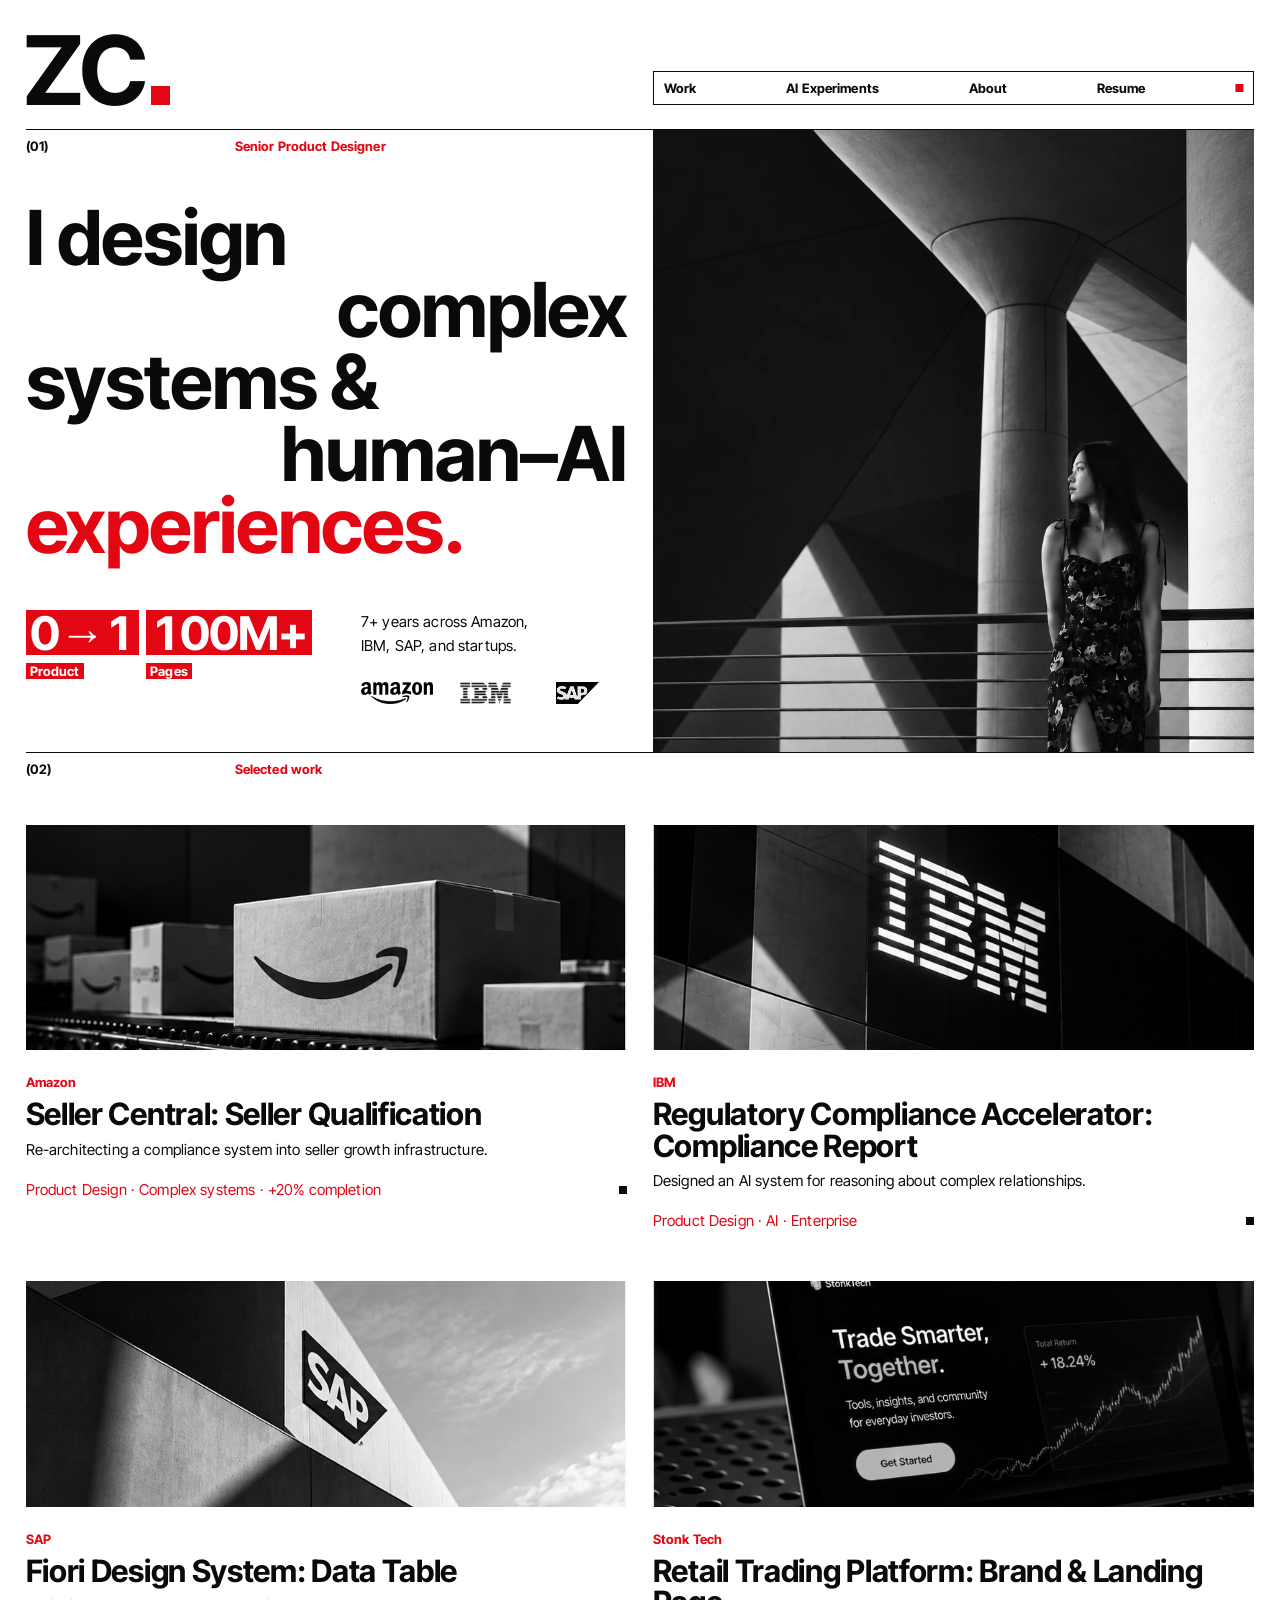
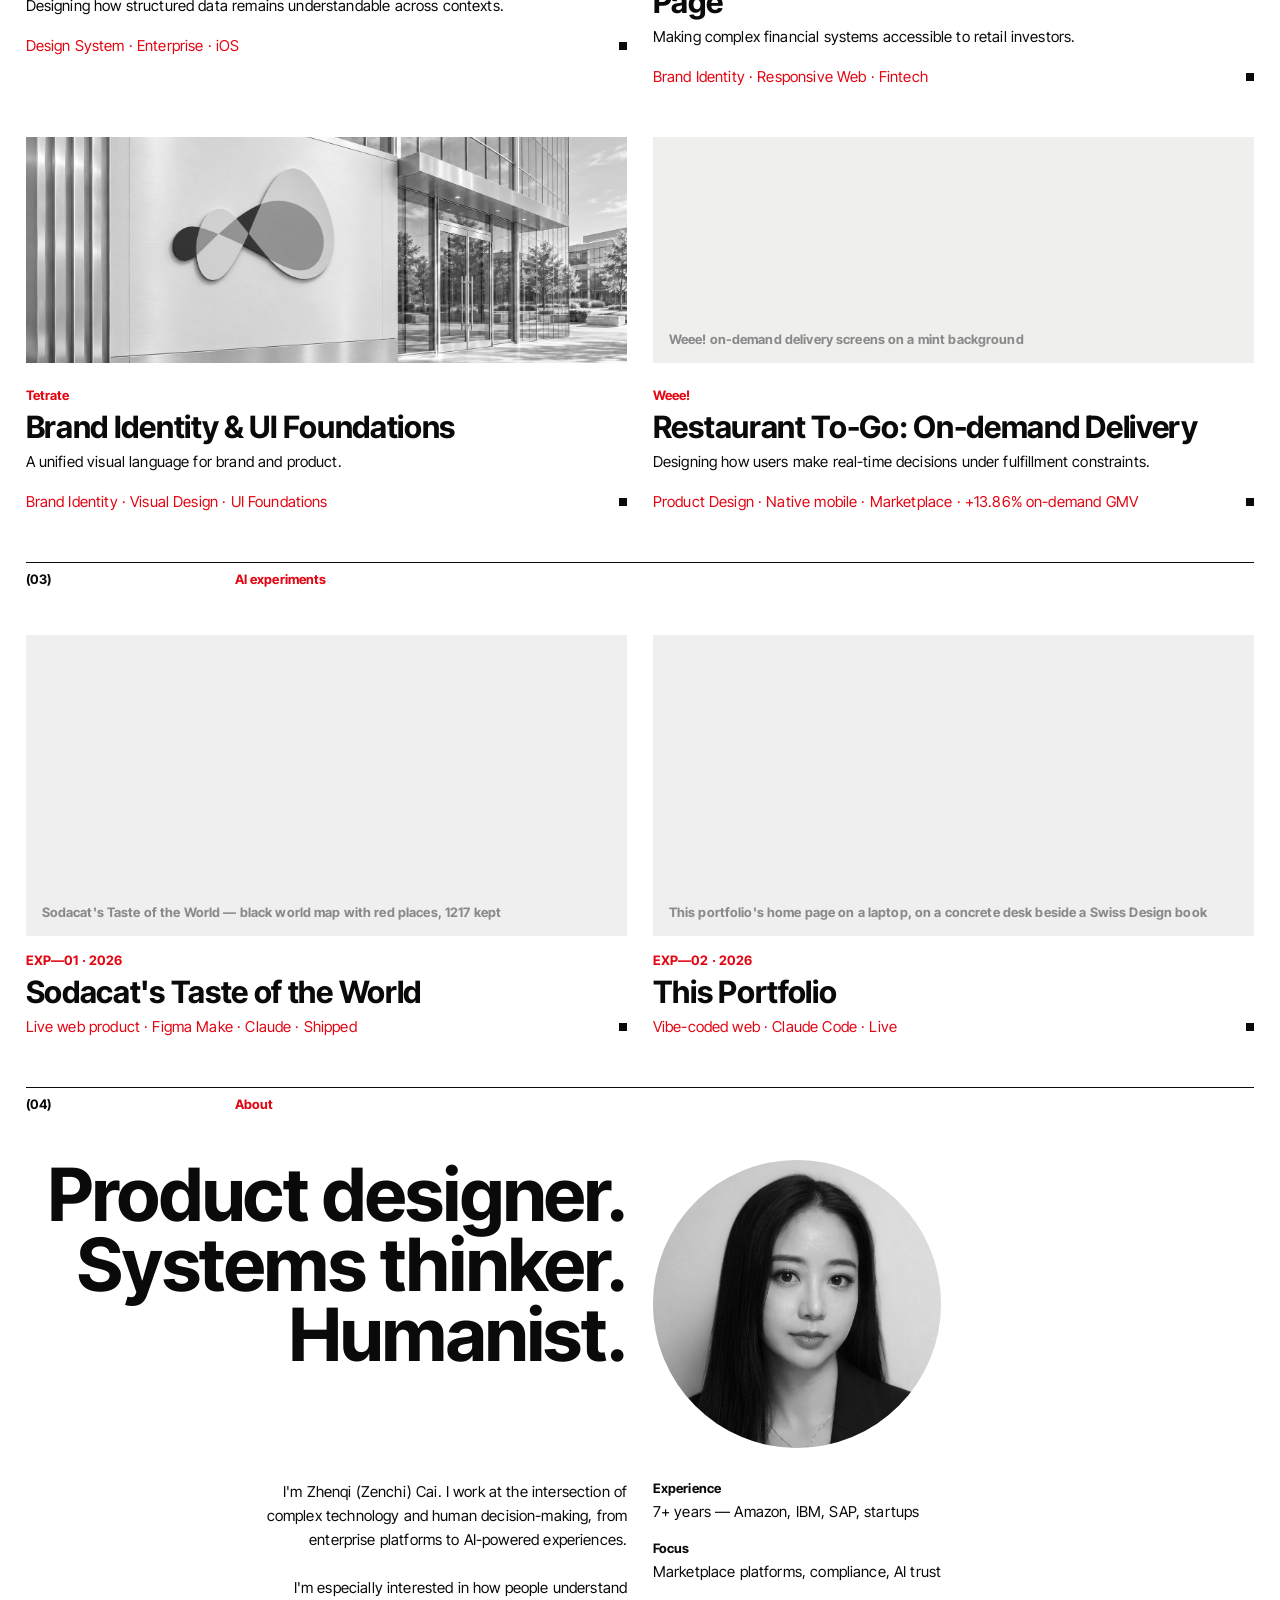
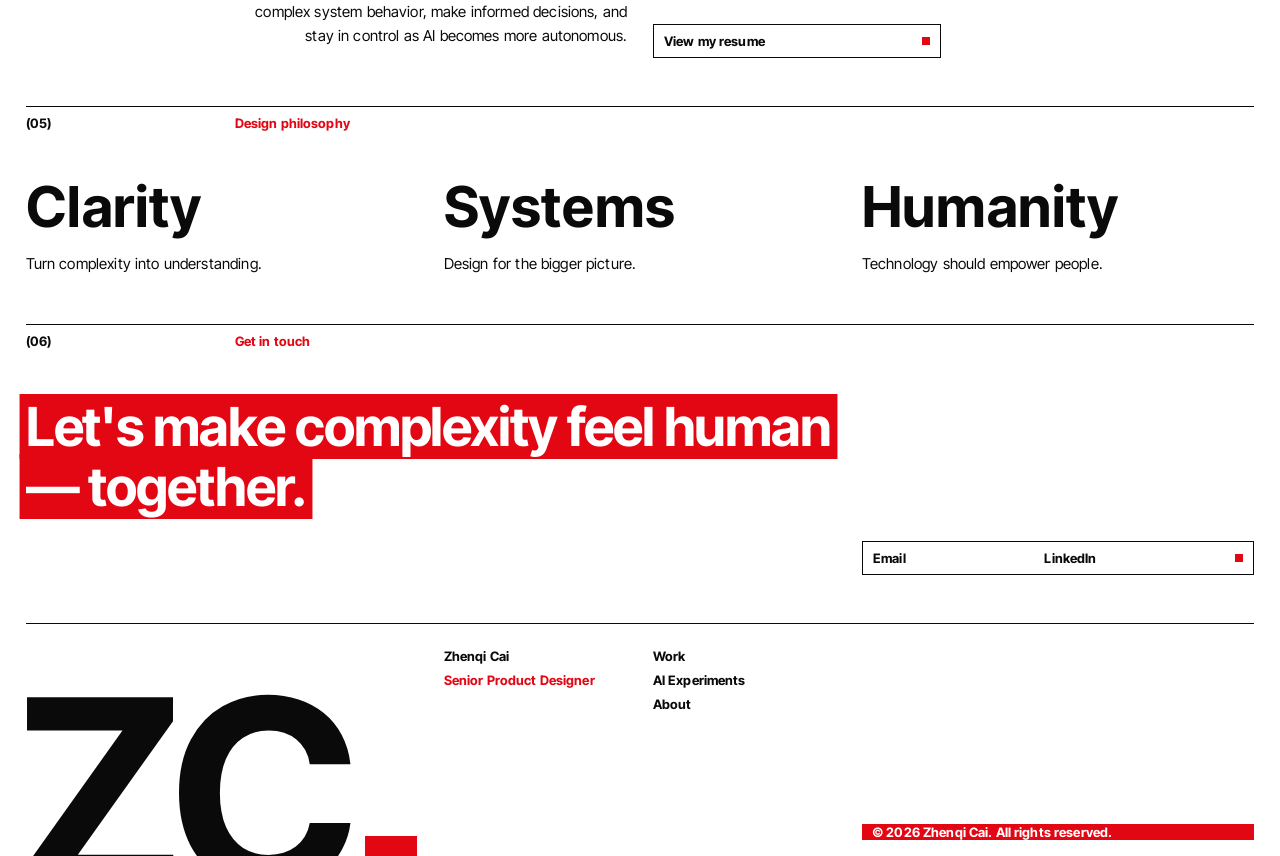
==== commit 2a531b7f: "Weee!: export images at full source resolution Co-Authored-By: Claude Sonnet 5.5 <noreply@anthropic." ====
--- a/index.html
+++ b/index.html
@@ -5,15 +5,15 @@
   <meta name="viewport" content="width=device-width, initial-scale=1">
   <title>Zhenqi Cai — Senior Product Designer</title>
   <meta name="description" content="Zhenqi Cai — senior product designer. Complex systems and AI experiences across Amazon, SAP, IBM and startups.">
-  <link rel="stylesheet" href="css/style.css?v=li1">
+  <link rel="stylesheet" href="css/style.css?v=hd1">
   <link rel="icon" type="image/svg+xml" href="/favicon.svg?v=zc1">
   <link rel="icon" sizes="any" href="/favicon.ico?v=zc1">
   <link rel="apple-touch-icon" href="/apple-touch-icon.png?v=zc1">
 </head>
 <body data-page="home">
   <div id="app"></div>
-  <script src="js/analytics.js?v=li1"></script>
-  <script src="js/data.js?v=li1"></script>
-  <script src="js/main.js?v=li1"></script>
+  <script src="js/analytics.js?v=hd1"></script>
+  <script src="js/data.js?v=hd1"></script>
+  <script src="js/main.js?v=hd1"></script>
 </body>
 </html>
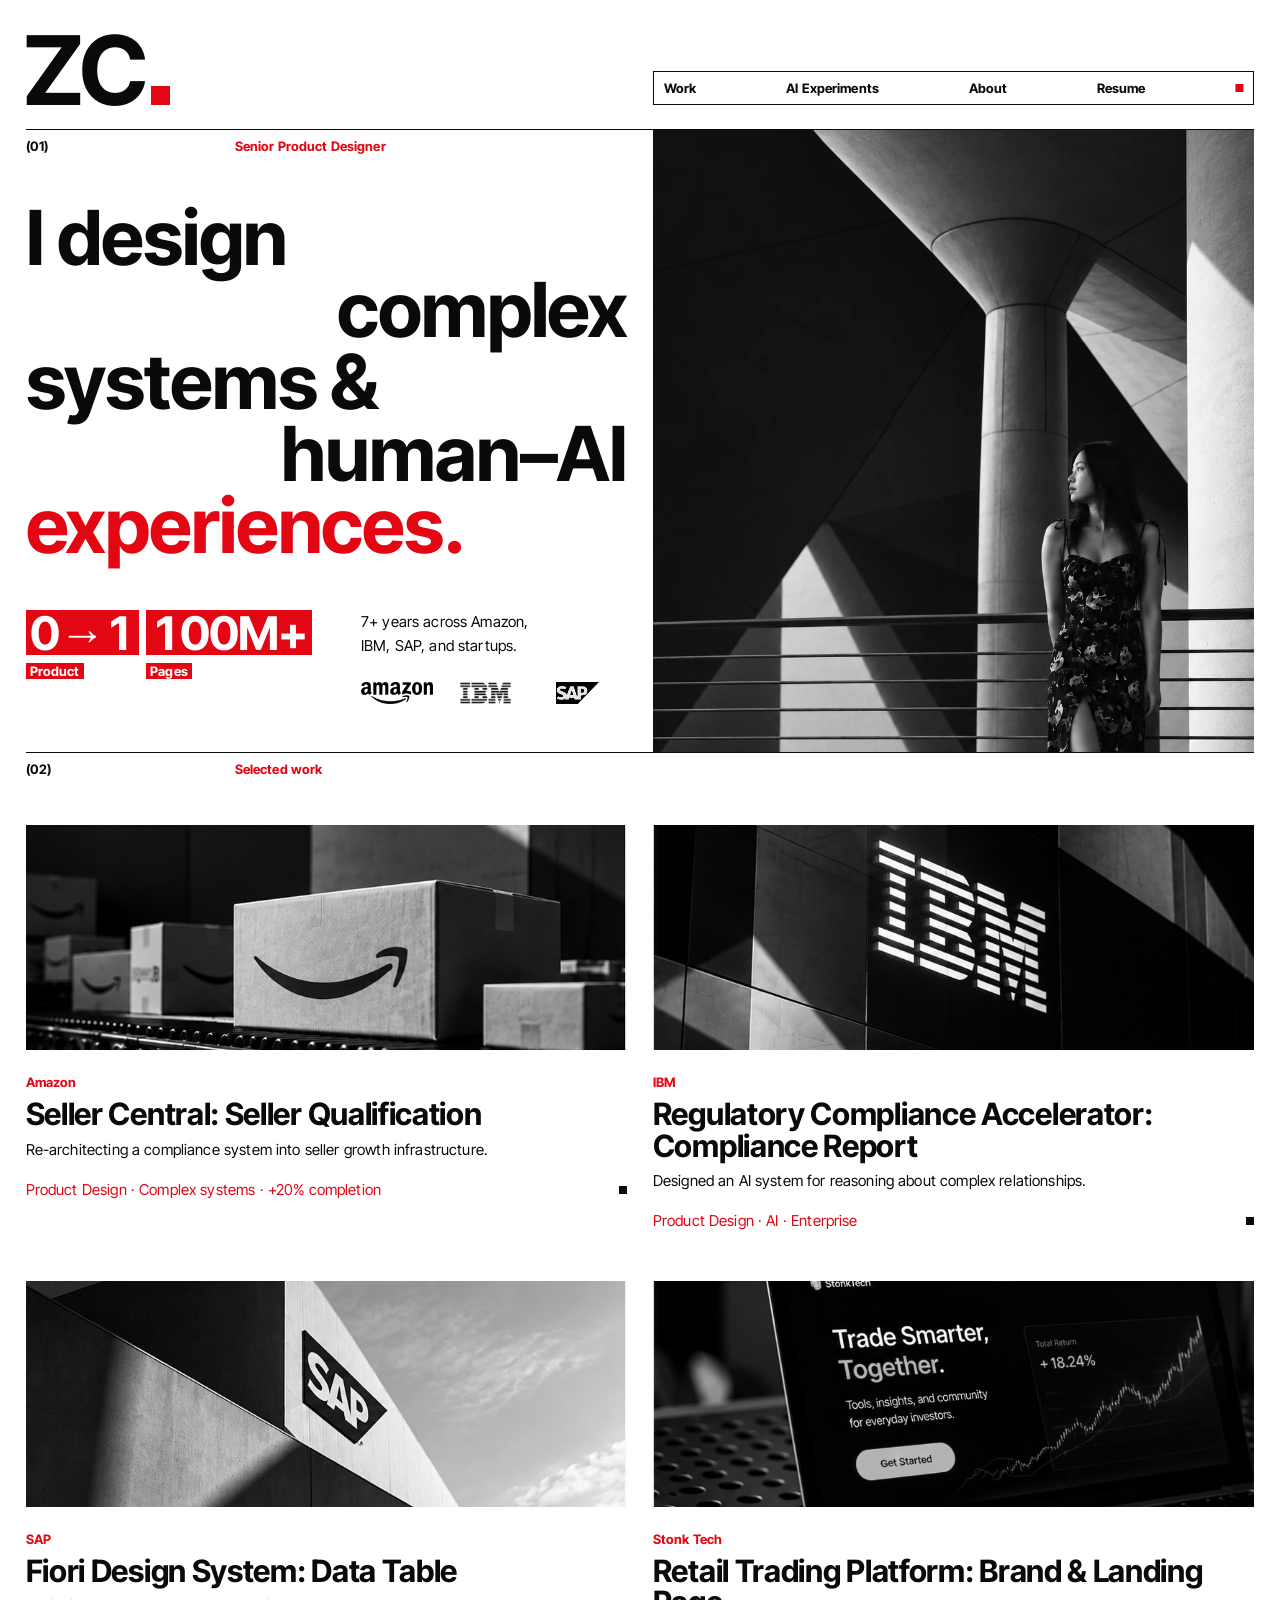
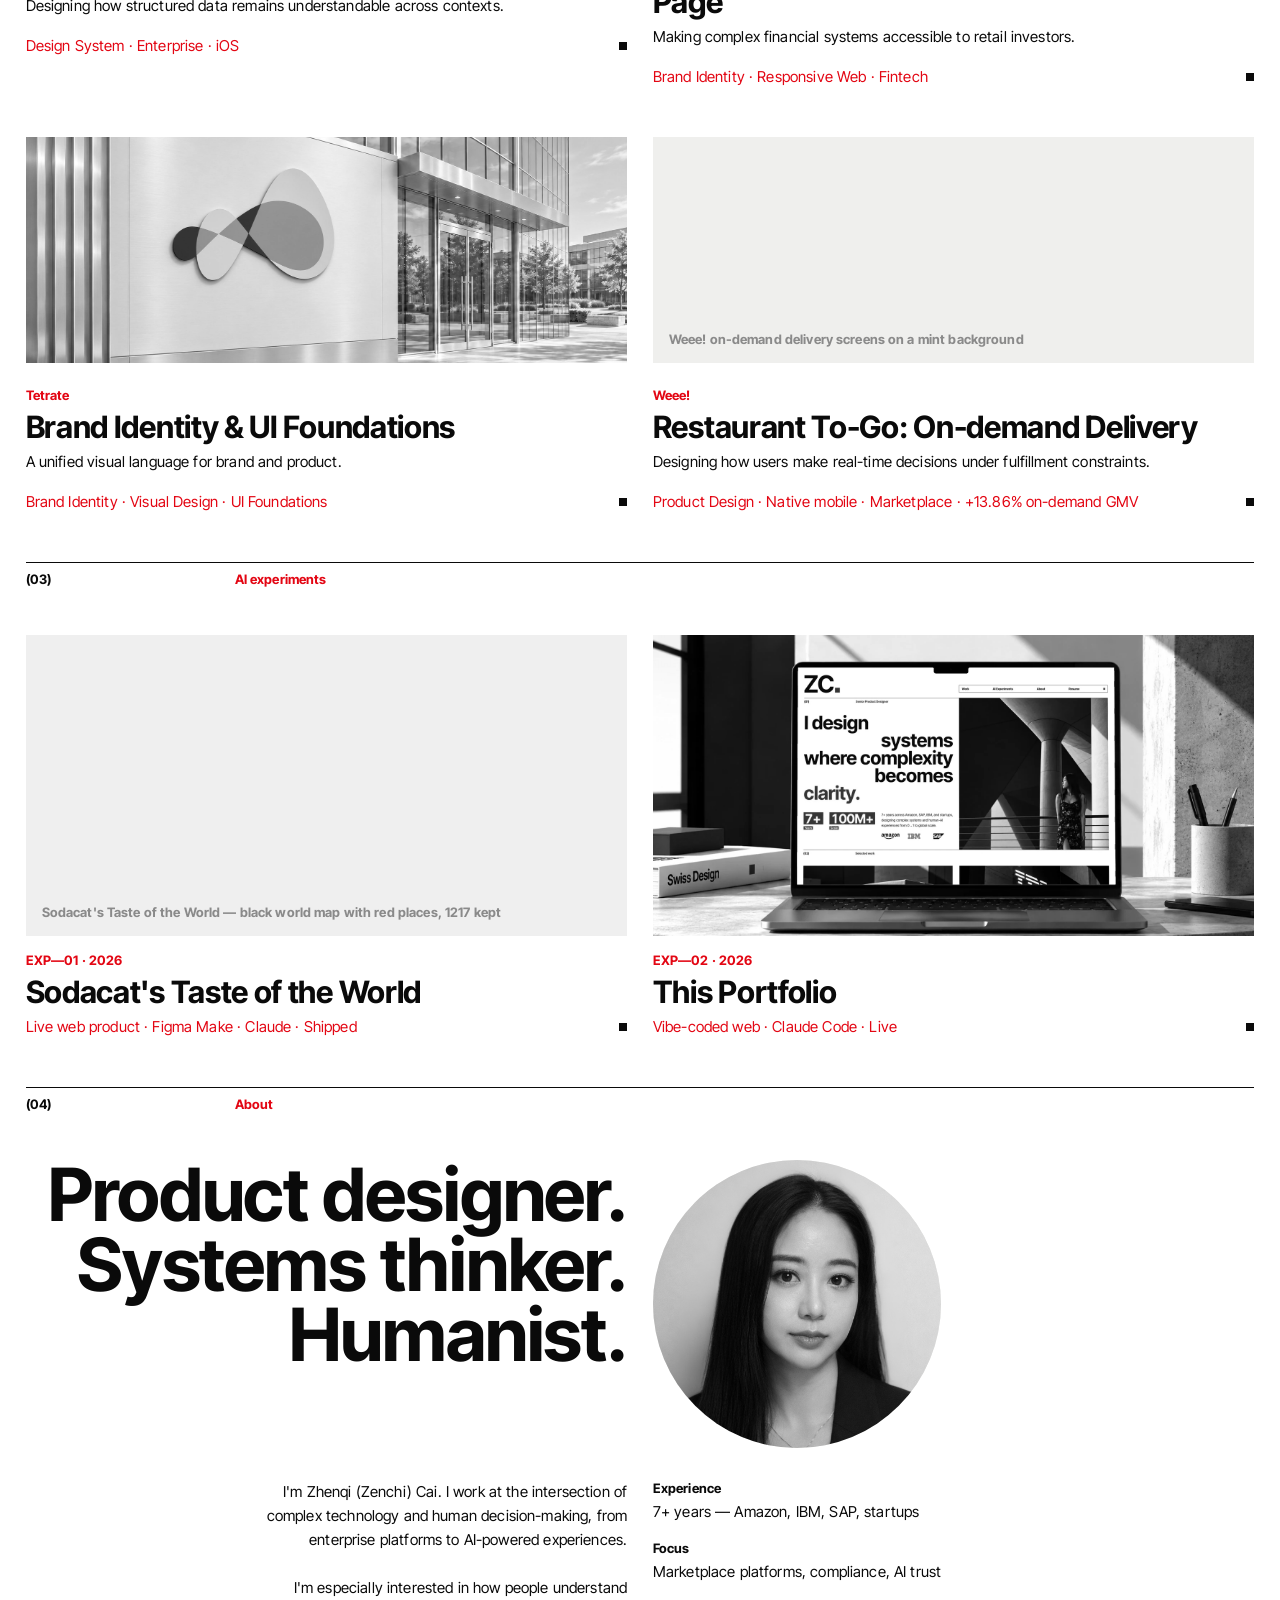
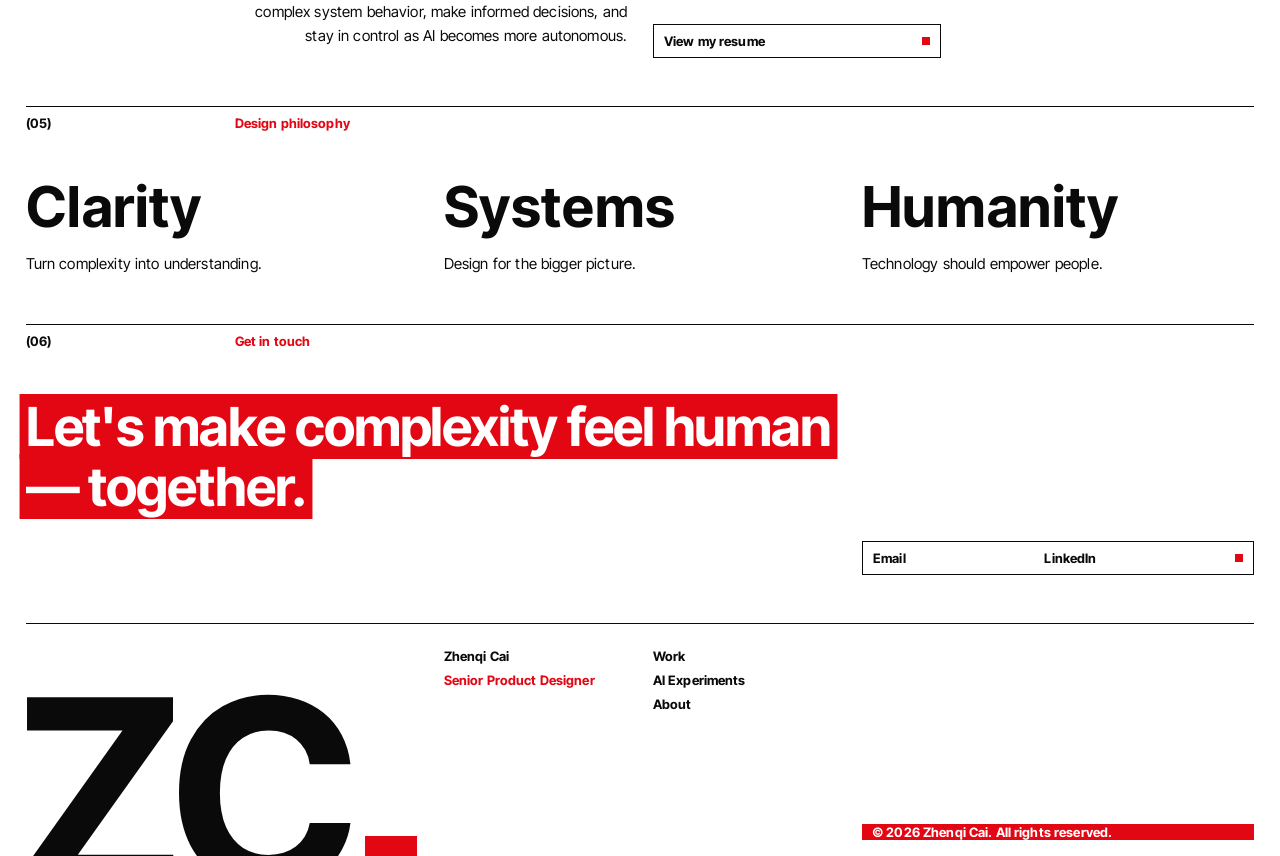
==== commit 0f33311d: "Weee!: new cover image Co-Authored-By: Claude Sonnet 5.5 <noreply@anthropic.com> Claude-Session: htt" ====
--- a/index.html
+++ b/index.html
@@ -5,15 +5,15 @@
   <meta name="viewport" content="width=device-width, initial-scale=1">
   <title>Zhenqi Cai — Senior Product Designer</title>
   <meta name="description" content="Zhenqi Cai — senior product designer. Complex systems and AI experiences across Amazon, SAP, IBM and startups.">
-  <link rel="stylesheet" href="css/style.css?v=hd1">
+  <link rel="stylesheet" href="css/style.css?v=cv1">
   <link rel="icon" type="image/svg+xml" href="/favicon.svg?v=zc1">
   <link rel="icon" sizes="any" href="/favicon.ico?v=zc1">
   <link rel="apple-touch-icon" href="/apple-touch-icon.png?v=zc1">
 </head>
 <body data-page="home">
   <div id="app"></div>
-  <script src="js/analytics.js?v=hd1"></script>
-  <script src="js/data.js?v=hd1"></script>
-  <script src="js/main.js?v=hd1"></script>
+  <script src="js/analytics.js?v=cv1"></script>
+  <script src="js/data.js?v=cv1"></script>
+  <script src="js/main.js?v=cv1"></script>
 </body>
 </html>
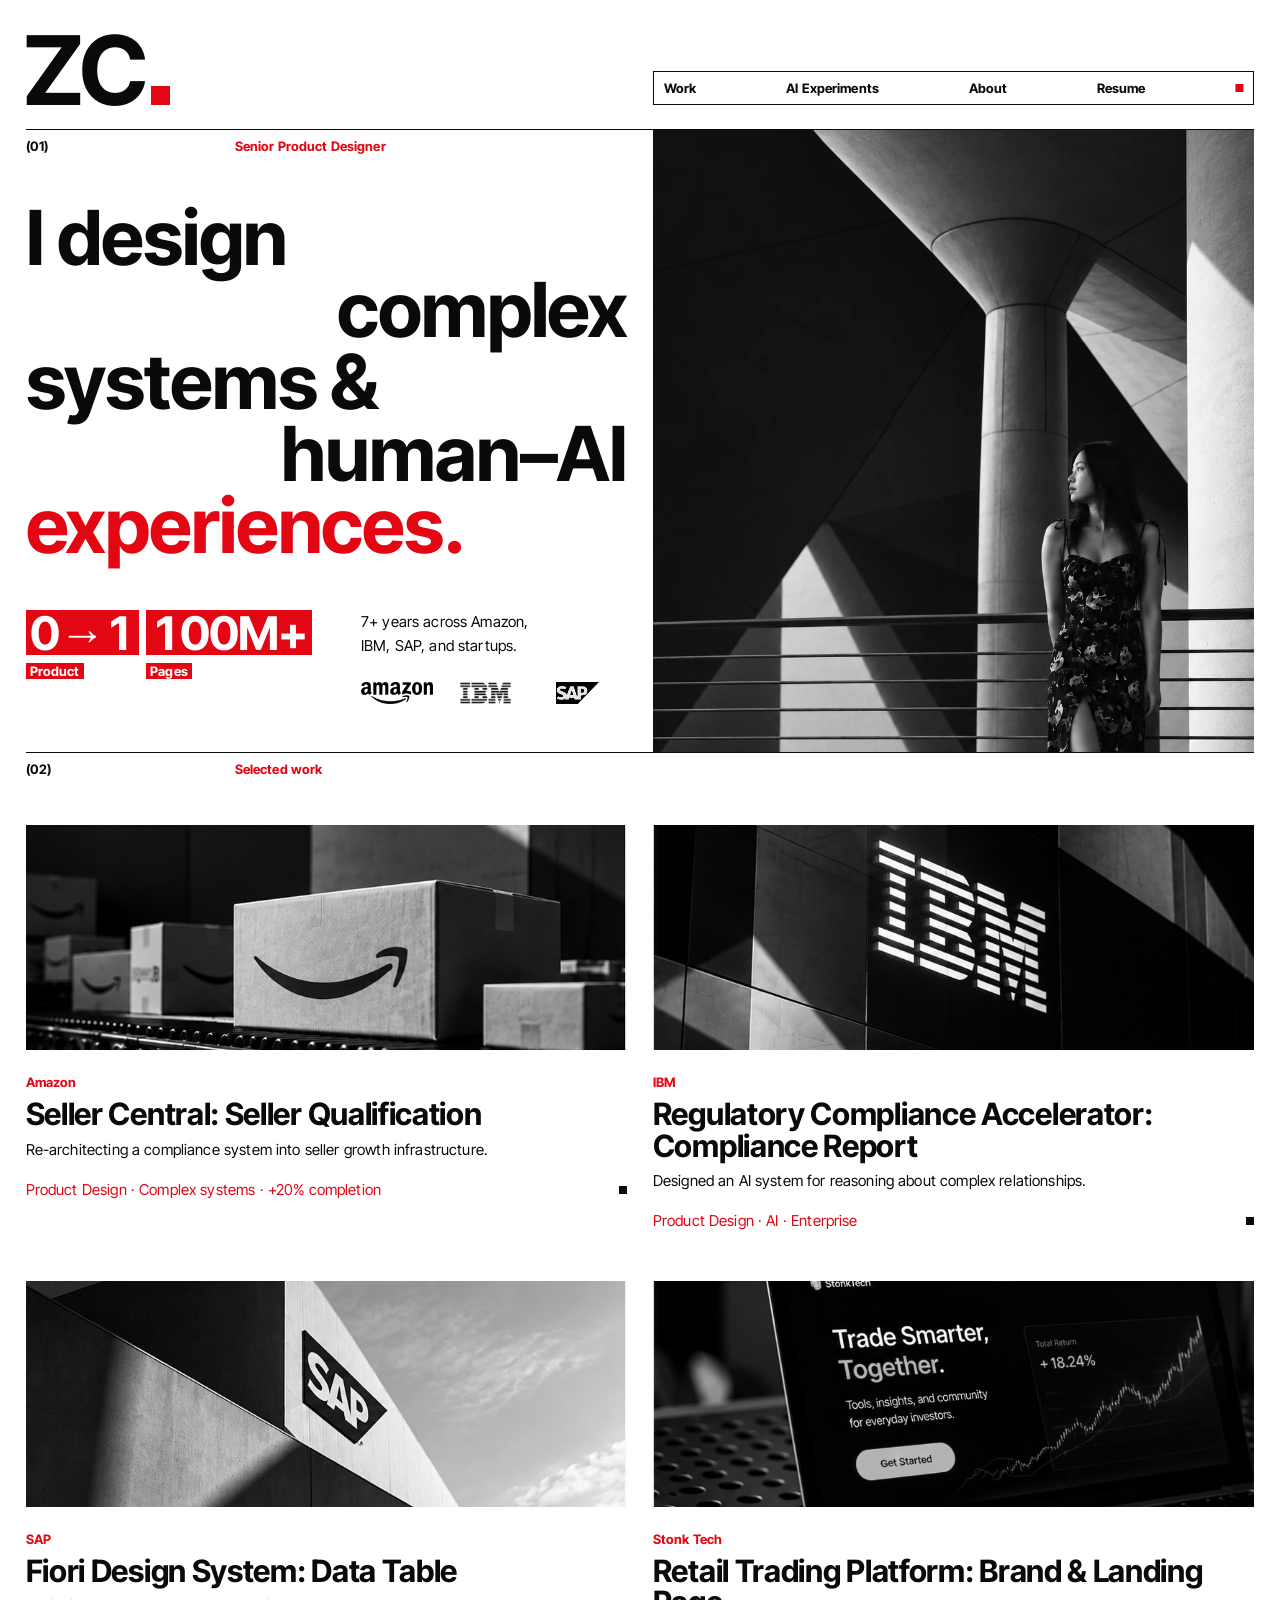
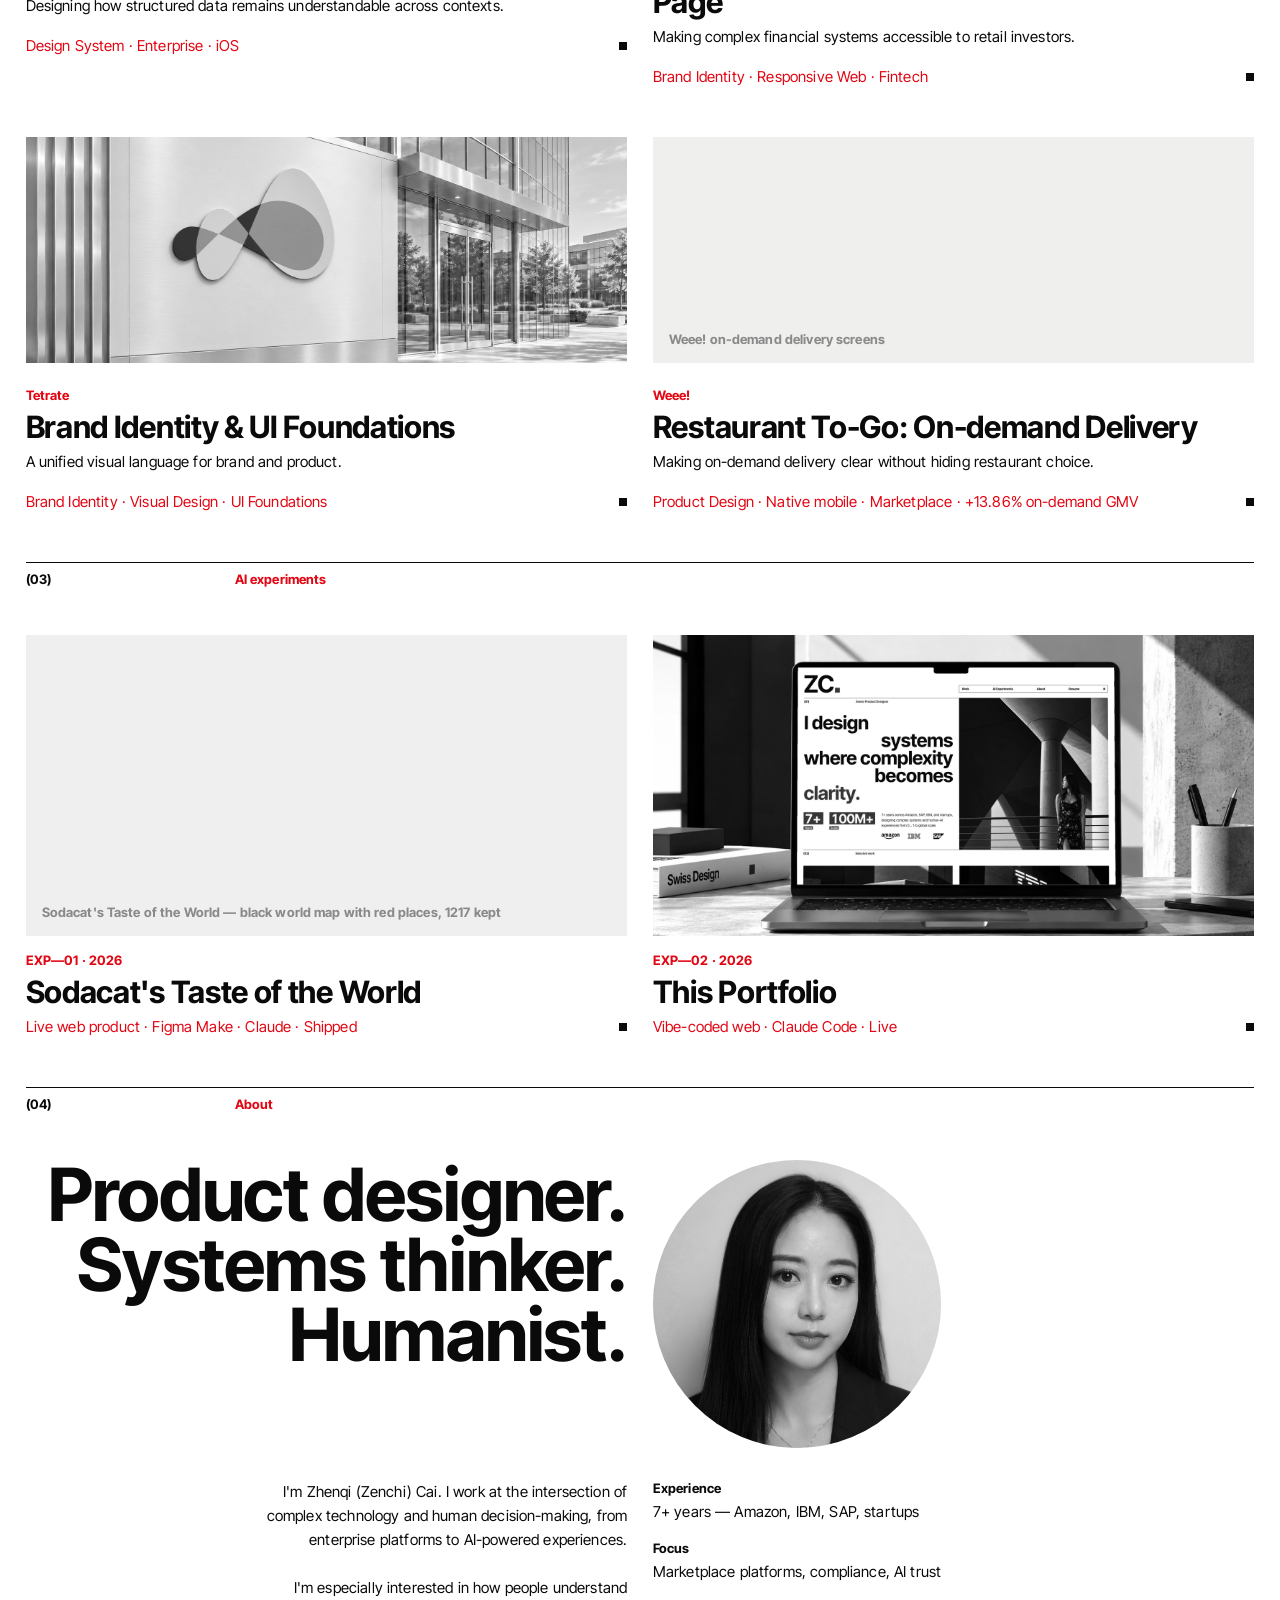
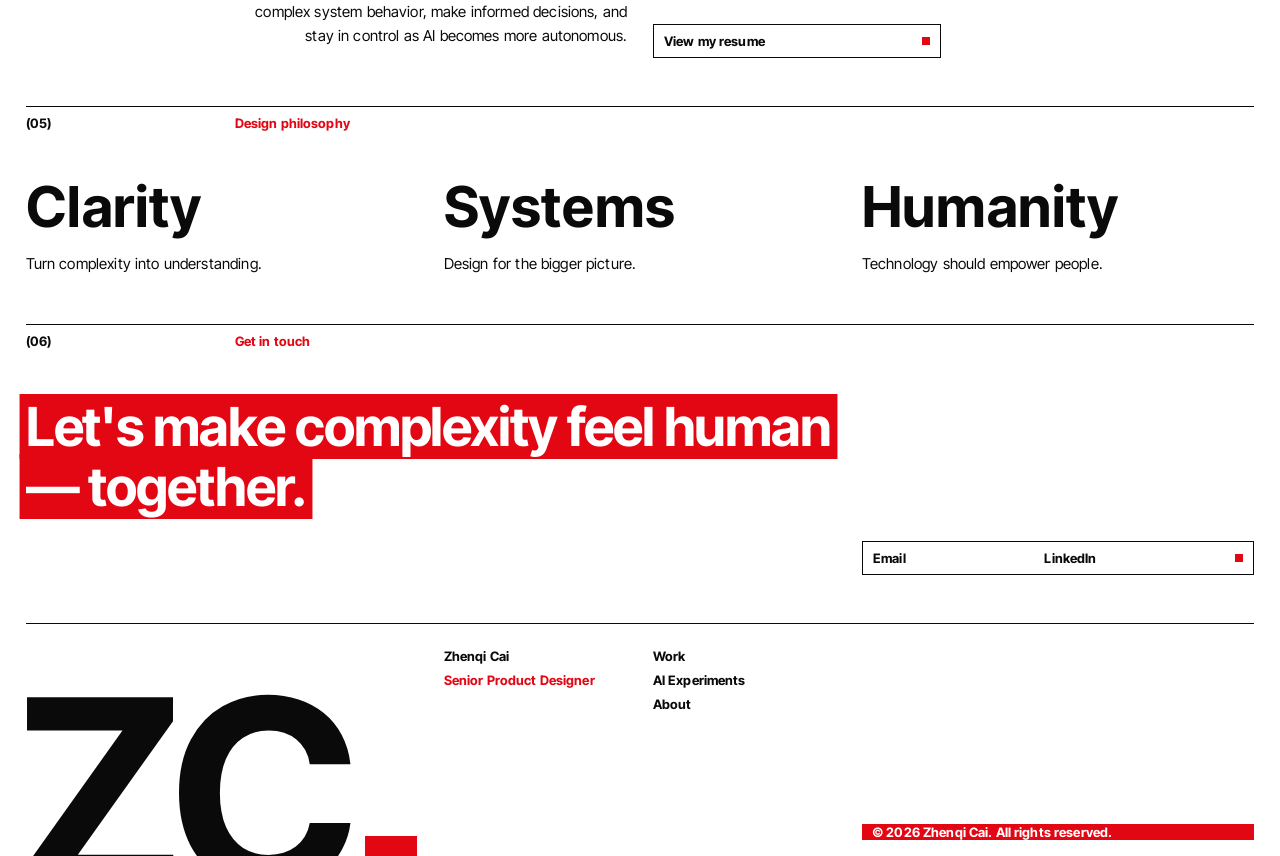
==== commit ef69b06a: "Weee!: merge new narrative with original insight and principle Co-Authored-By: Claude Sonnet 5.5 <no" ====
--- a/index.html
+++ b/index.html
@@ -5,15 +5,15 @@
   <meta name="viewport" content="width=device-width, initial-scale=1">
   <title>Zhenqi Cai — Senior Product Designer</title>
   <meta name="description" content="Zhenqi Cai — senior product designer. Complex systems and AI experiences across Amazon, SAP, IBM and startups.">
-  <link rel="stylesheet" href="css/style.css?v=cv1">
+  <link rel="stylesheet" href="css/style.css?v=wc2">
   <link rel="icon" type="image/svg+xml" href="/favicon.svg?v=zc1">
   <link rel="icon" sizes="any" href="/favicon.ico?v=zc1">
   <link rel="apple-touch-icon" href="/apple-touch-icon.png?v=zc1">
 </head>
 <body data-page="home">
   <div id="app"></div>
-  <script src="js/analytics.js?v=cv1"></script>
-  <script src="js/data.js?v=cv1"></script>
-  <script src="js/main.js?v=cv1"></script>
+  <script src="js/analytics.js?v=wc2"></script>
+  <script src="js/data.js?v=wc2"></script>
+  <script src="js/main.js?v=wc2"></script>
 </body>
 </html>
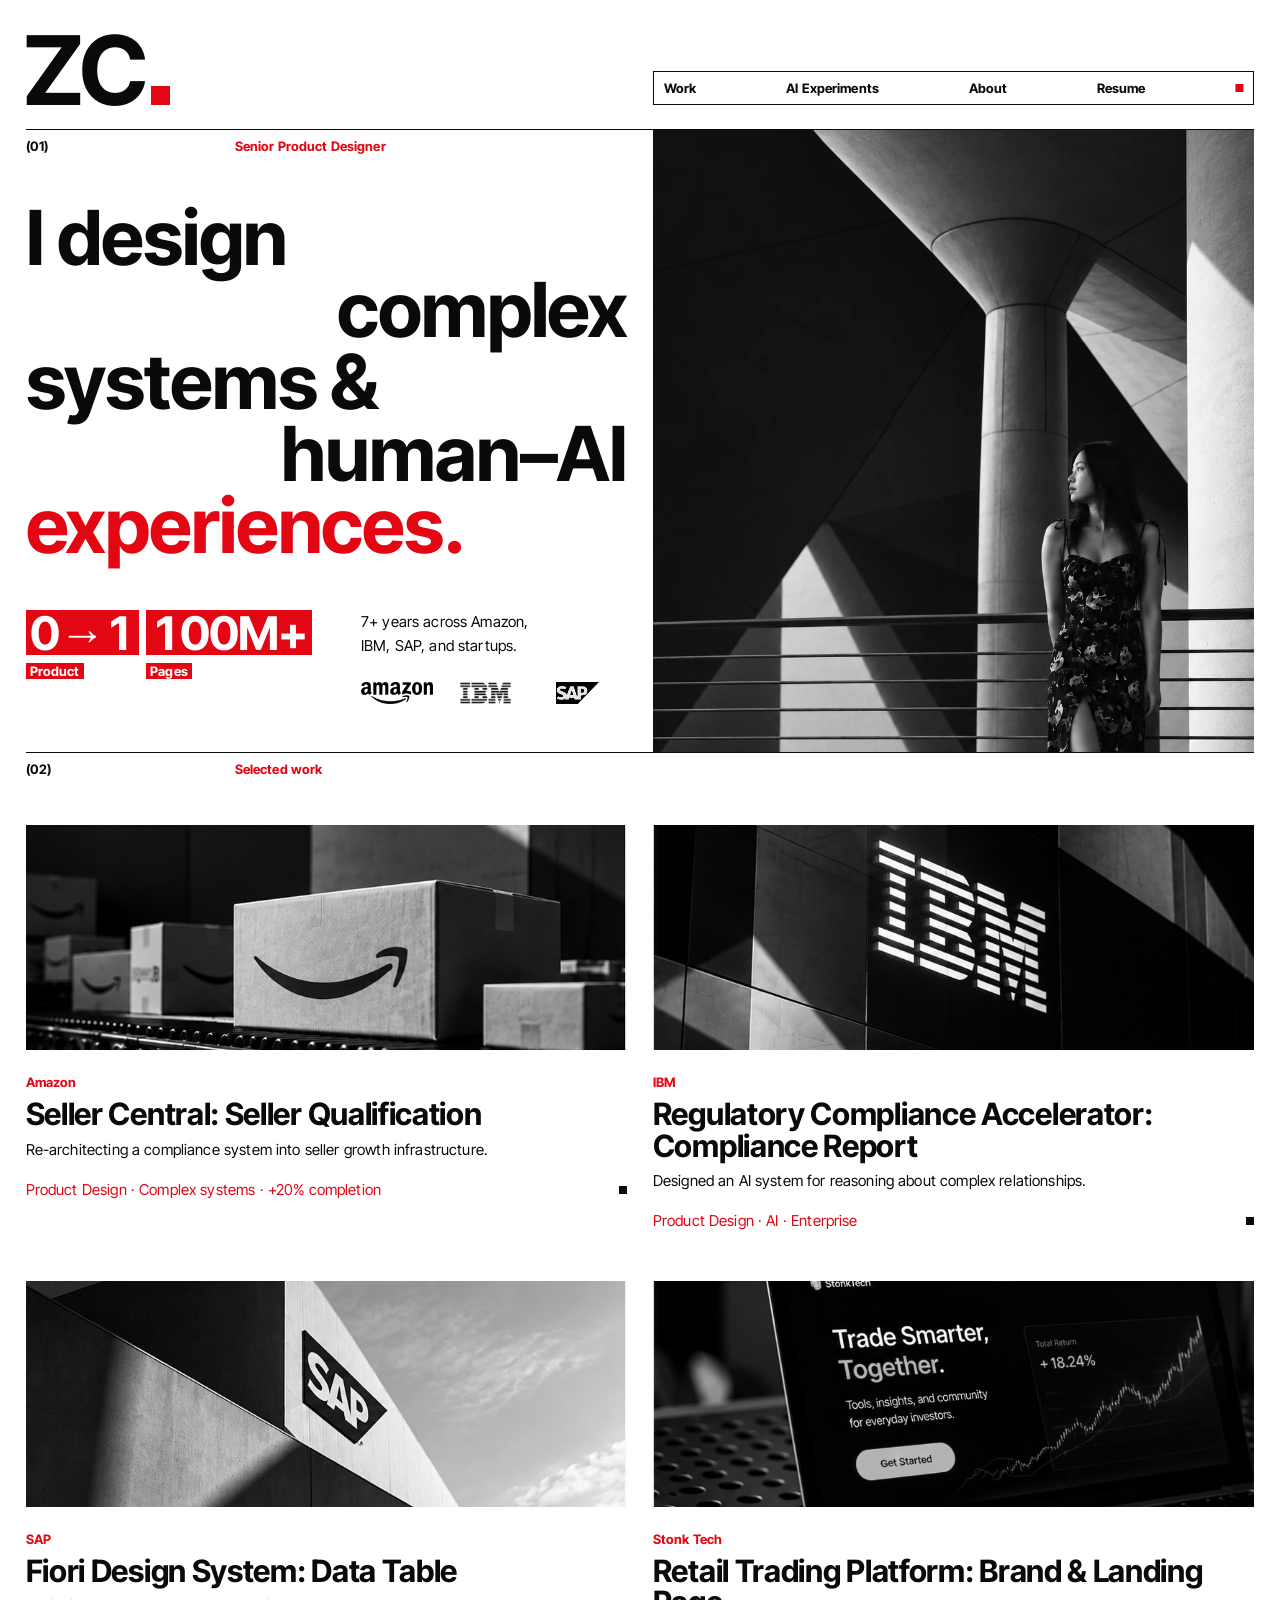
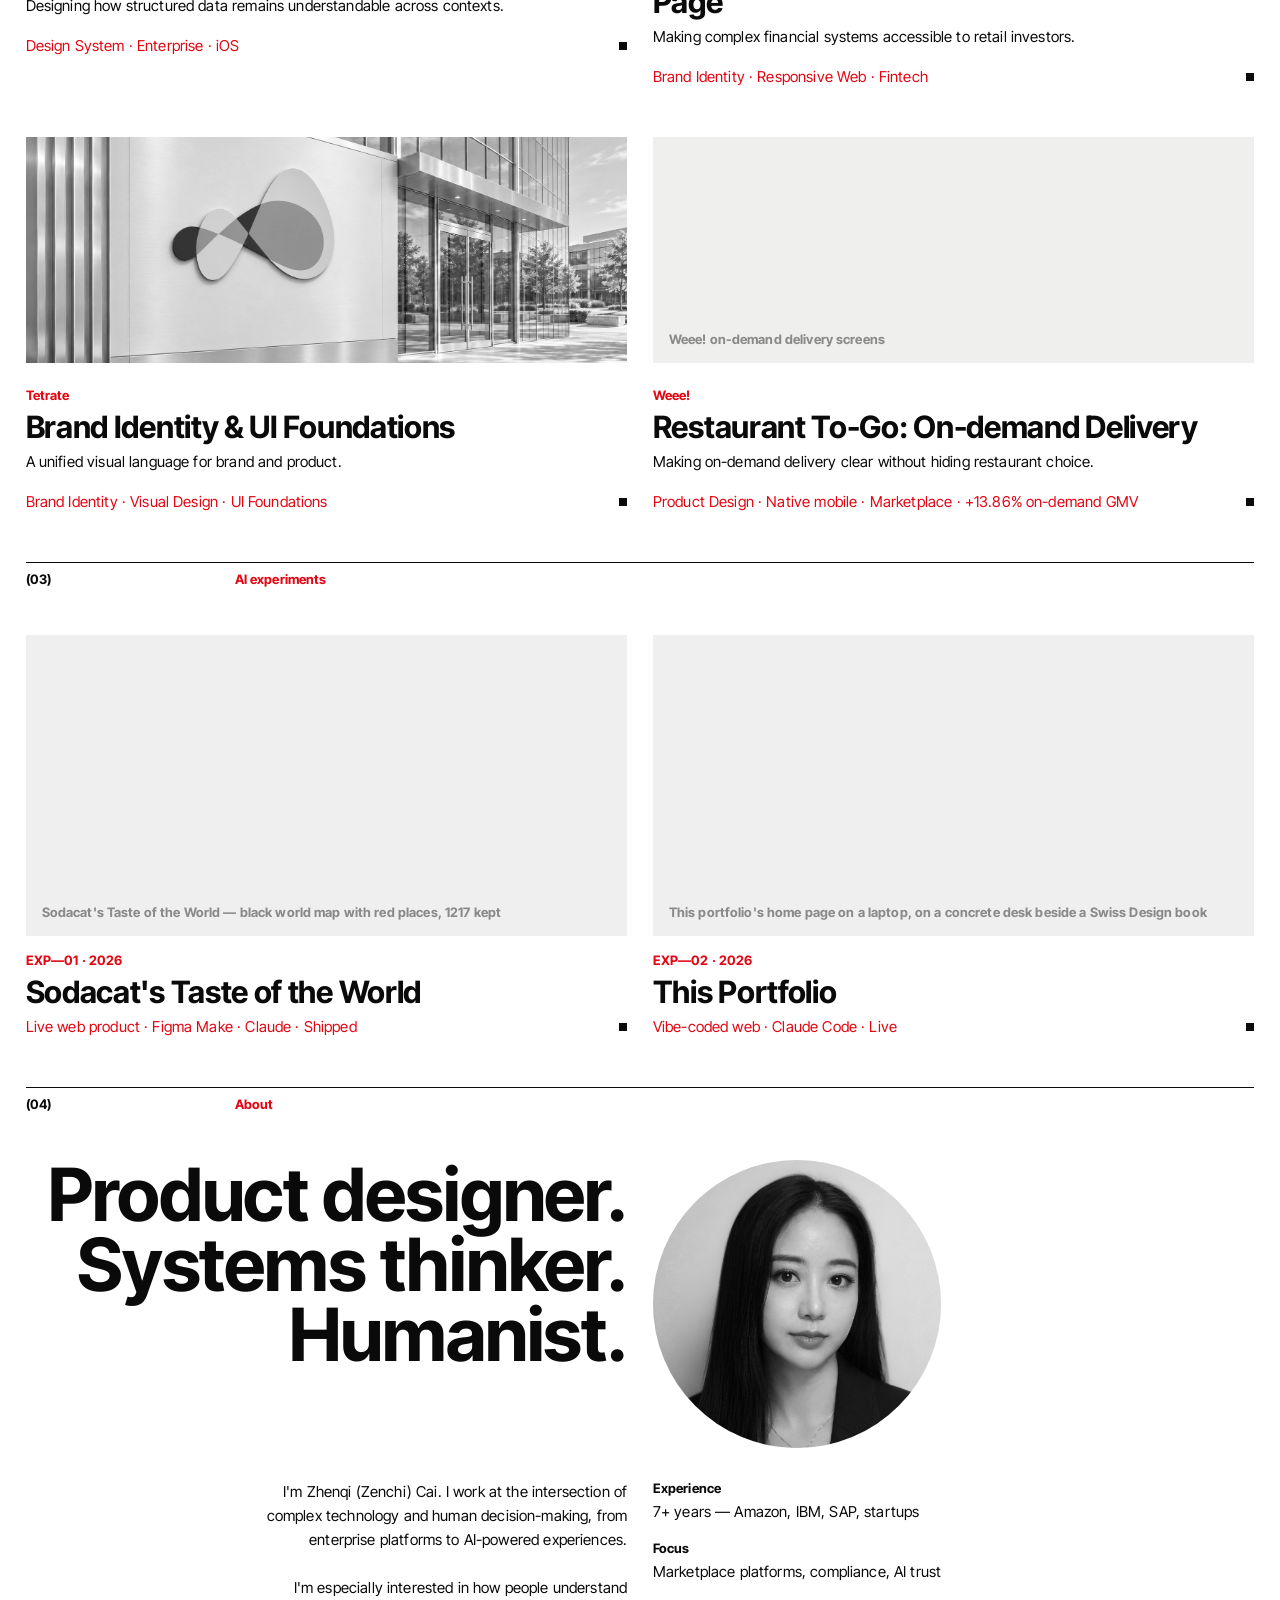
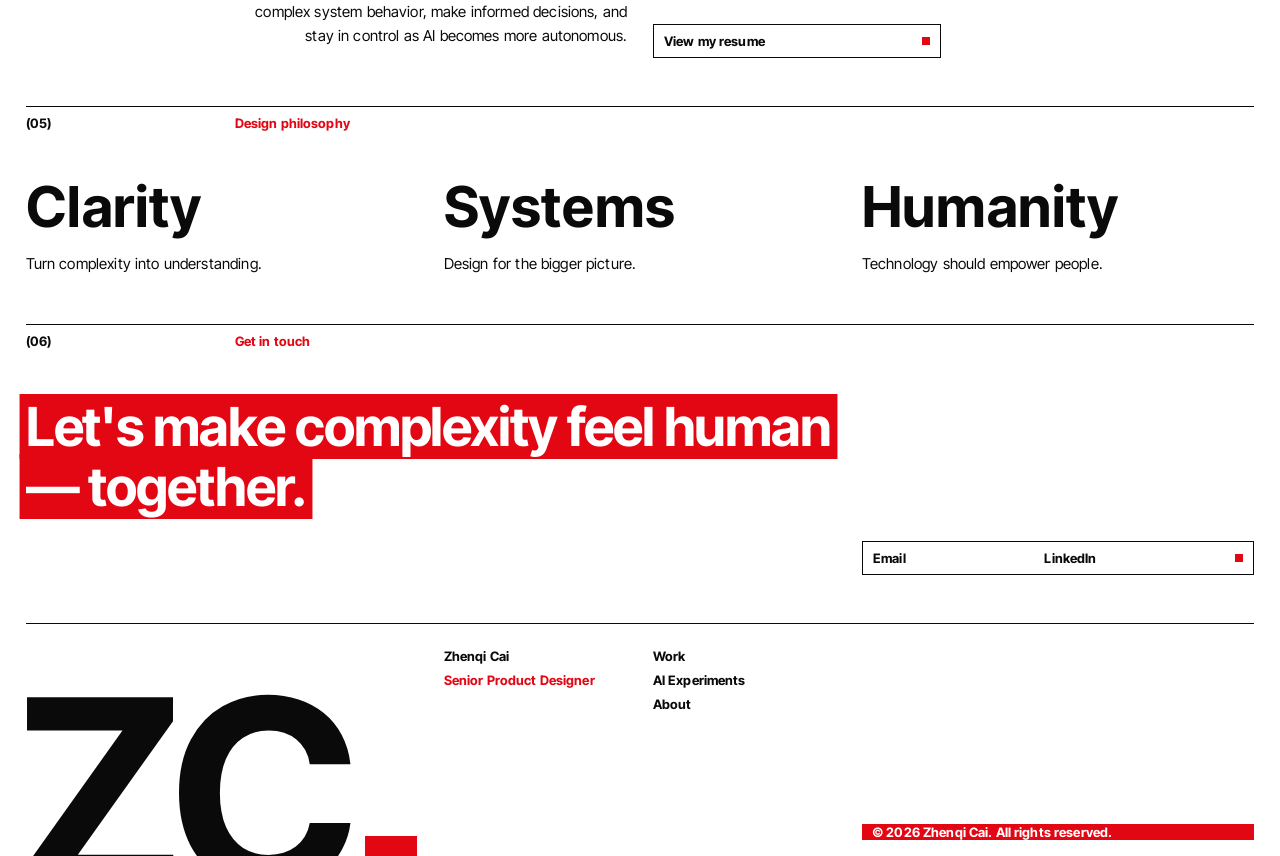
==== commit b61409b4: "Weee!: card image back to original Co-Authored-By: Claude Sonnet 5.5 <noreply@anthropic.com> Claude-" ====
--- a/index.html
+++ b/index.html
@@ -5,15 +5,15 @@
   <meta name="viewport" content="width=device-width, initial-scale=1">
   <title>Zhenqi Cai — Senior Product Designer</title>
   <meta name="description" content="Zhenqi Cai — senior product designer. Complex systems and AI experiences across Amazon, SAP, IBM and startups.">
-  <link rel="stylesheet" href="css/style.css?v=wc2">
+  <link rel="stylesheet" href="css/style.css?v=wc3">
   <link rel="icon" type="image/svg+xml" href="/favicon.svg?v=zc1">
   <link rel="icon" sizes="any" href="/favicon.ico?v=zc1">
   <link rel="apple-touch-icon" href="/apple-touch-icon.png?v=zc1">
 </head>
 <body data-page="home">
   <div id="app"></div>
-  <script src="js/analytics.js?v=wc2"></script>
-  <script src="js/data.js?v=wc2"></script>
-  <script src="js/main.js?v=wc2"></script>
+  <script src="js/analytics.js?v=wc3"></script>
+  <script src="js/data.js?v=wc3"></script>
+  <script src="js/main.js?v=wc3"></script>
 </body>
 </html>
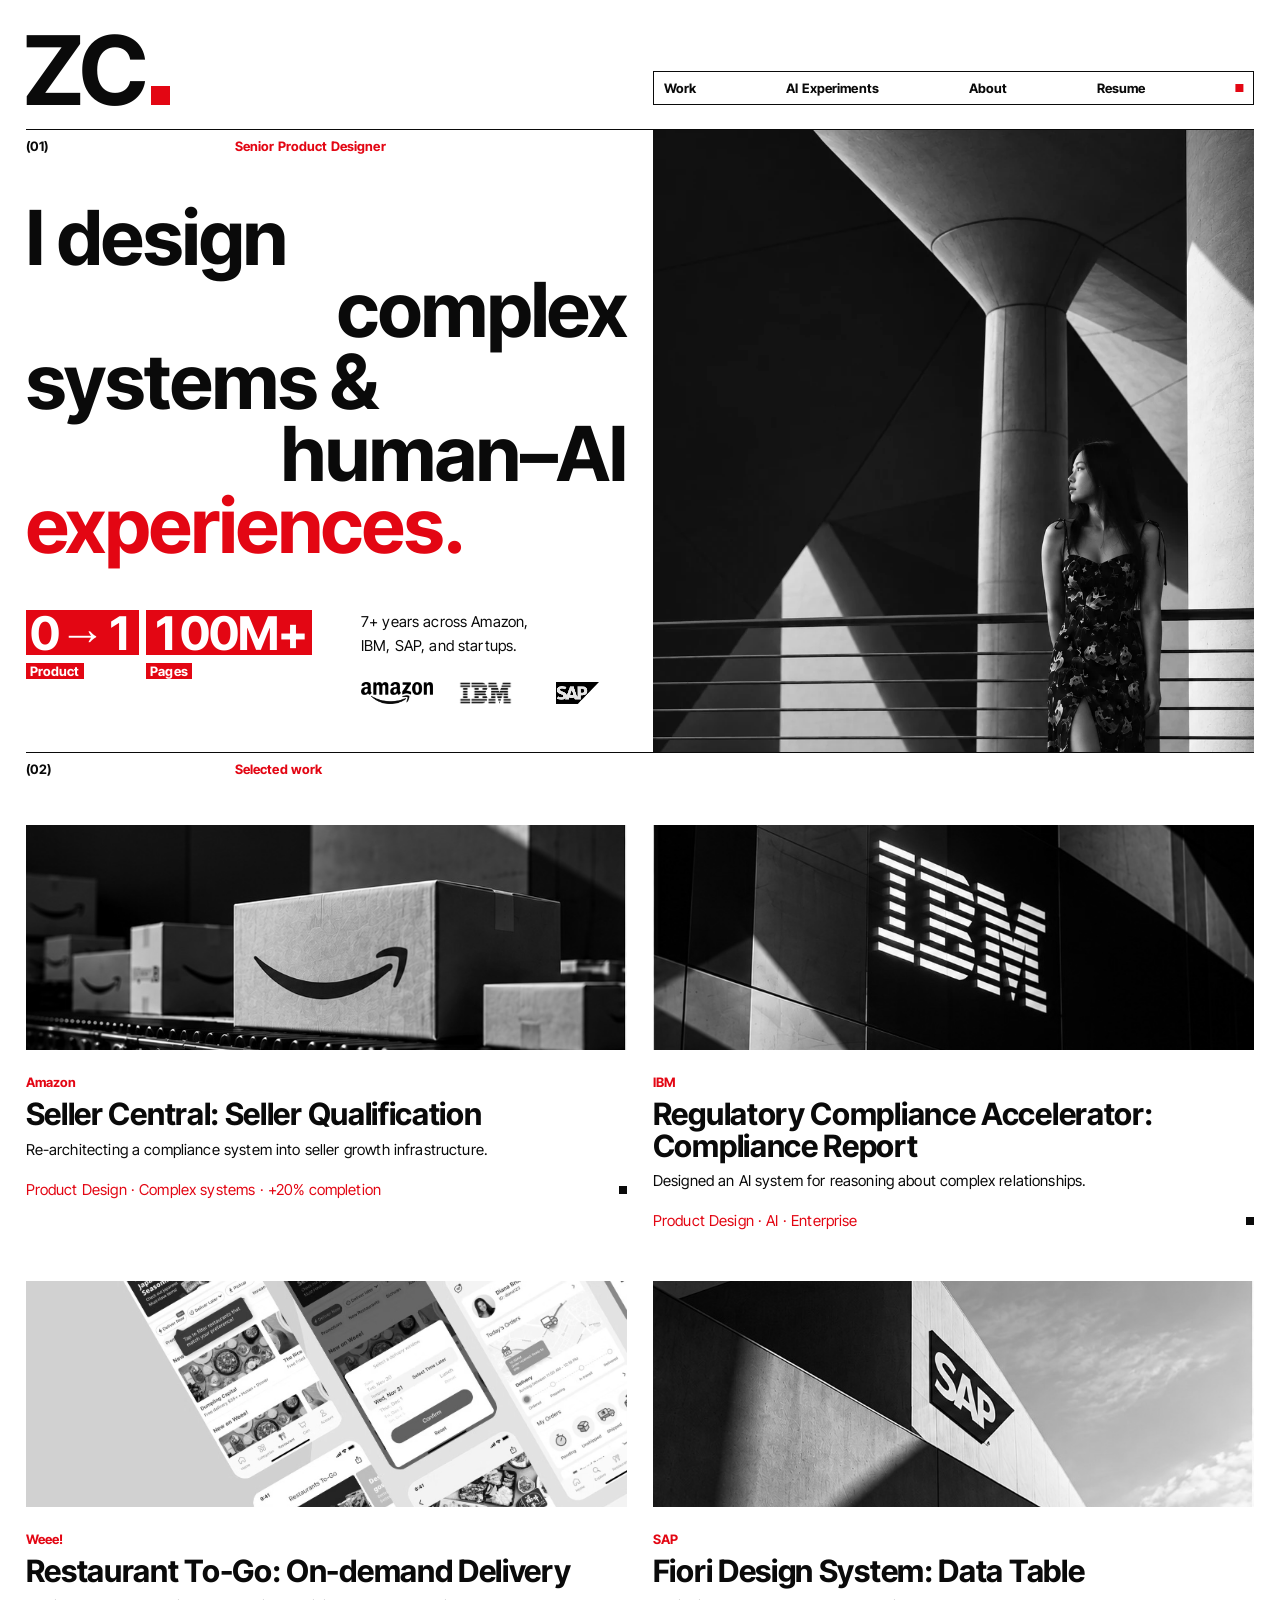
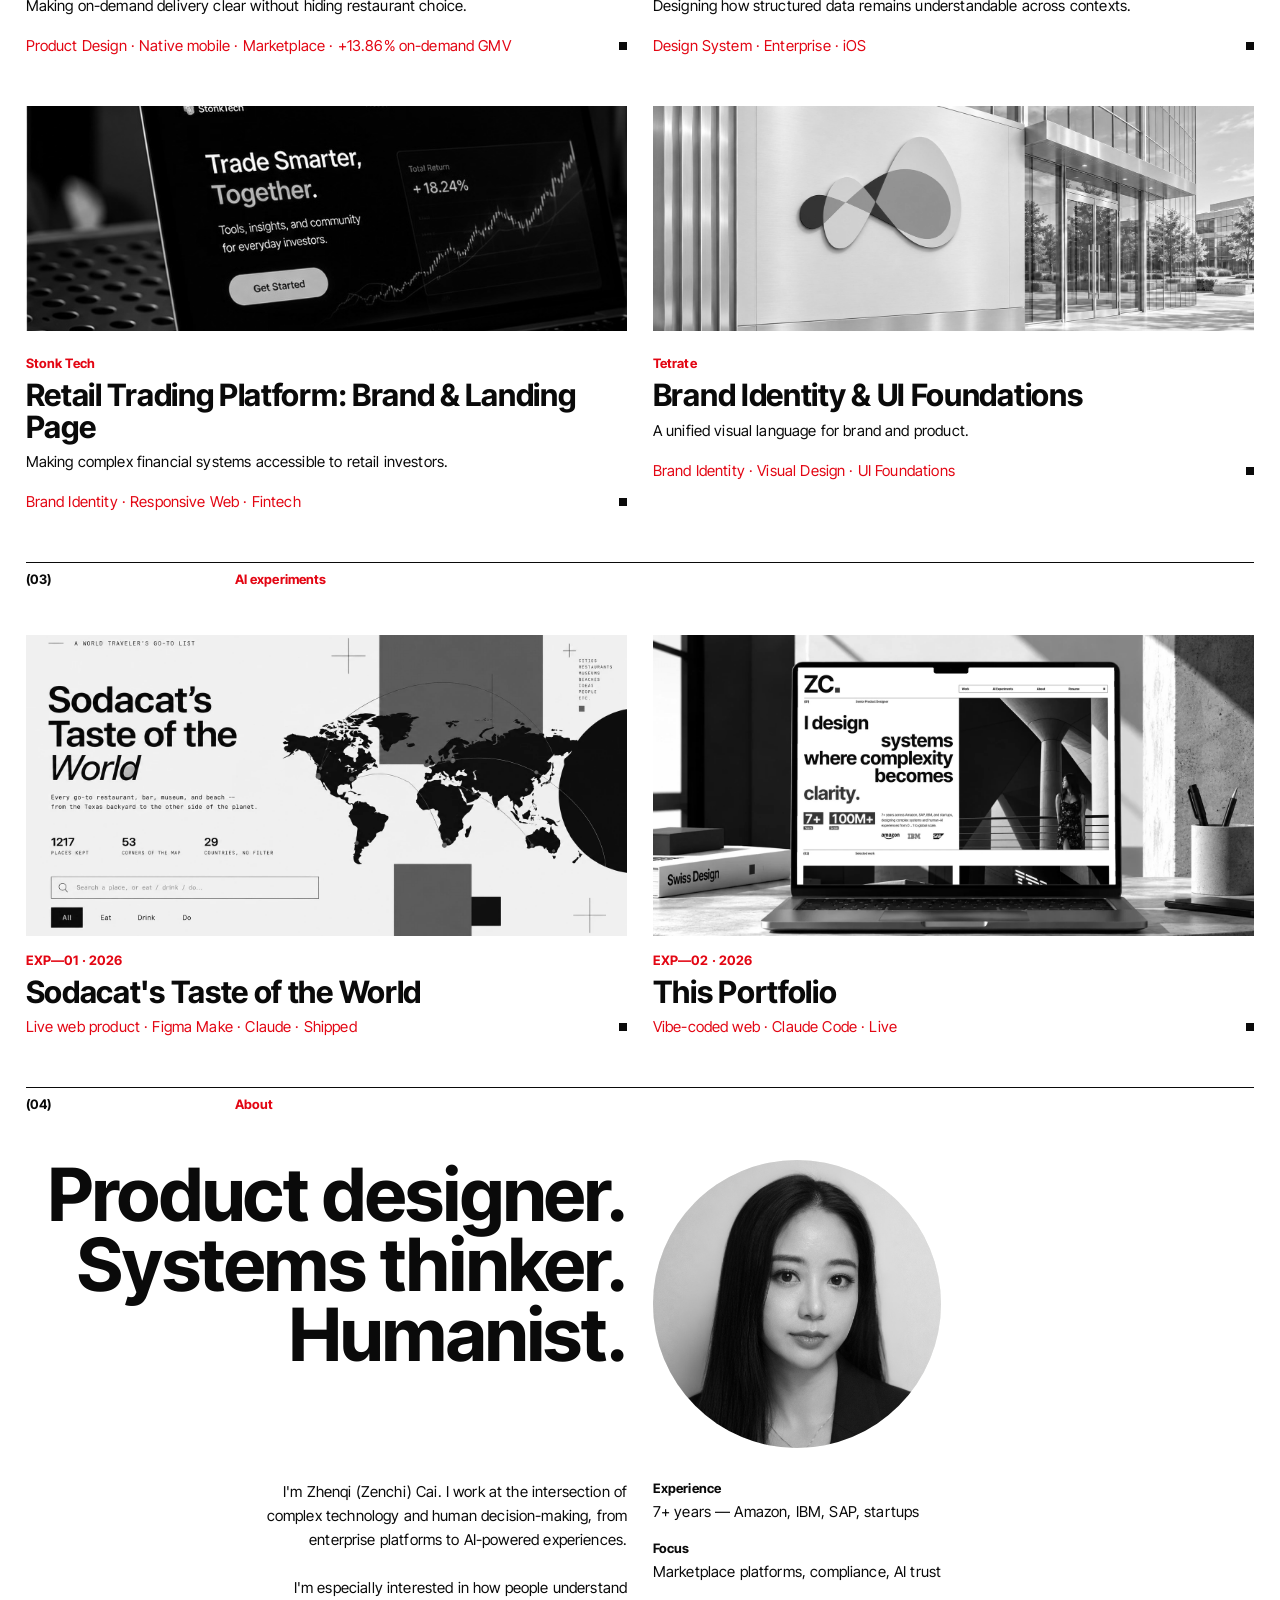
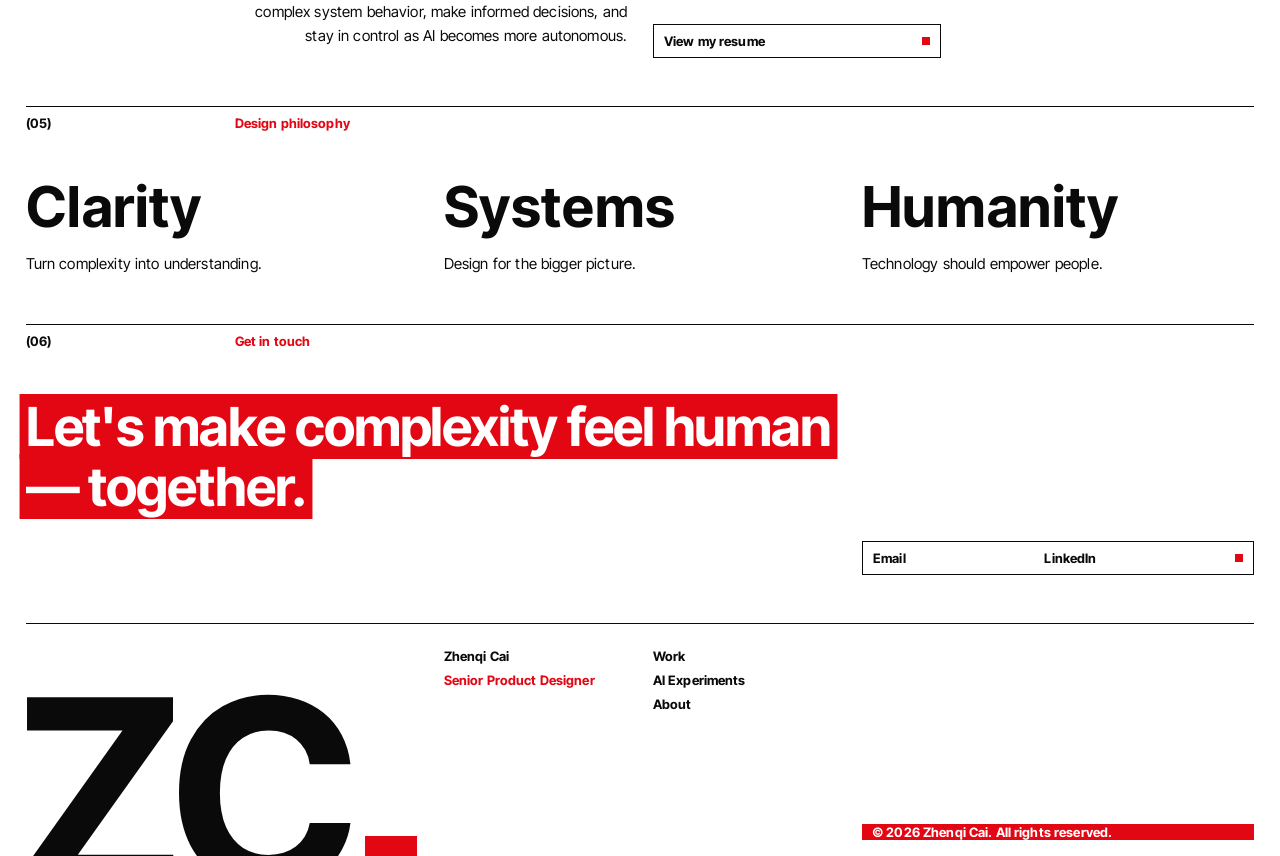
==== commit cca6e536: "Order: Weee! as third project Co-Authored-By: Claude Sonnet 5.5 <noreply@anthropic.com> Claude-Sessi" ====
--- a/index.html
+++ b/index.html
@@ -5,15 +5,15 @@
   <meta name="viewport" content="width=device-width, initial-scale=1">
   <title>Zhenqi Cai — Senior Product Designer</title>
   <meta name="description" content="Zhenqi Cai — senior product designer. Complex systems and AI experiences across Amazon, SAP, IBM and startups.">
-  <link rel="stylesheet" href="css/style.css?v=wc3">
+  <link rel="stylesheet" href="css/style.css?v=ord1">
   <link rel="icon" type="image/svg+xml" href="/favicon.svg?v=zc1">
   <link rel="icon" sizes="any" href="/favicon.ico?v=zc1">
   <link rel="apple-touch-icon" href="/apple-touch-icon.png?v=zc1">
 </head>
 <body data-page="home">
   <div id="app"></div>
-  <script src="js/analytics.js?v=wc3"></script>
-  <script src="js/data.js?v=wc3"></script>
-  <script src="js/main.js?v=wc3"></script>
+  <script src="js/analytics.js?v=ord1"></script>
+  <script src="js/data.js?v=ord1"></script>
+  <script src="js/main.js?v=ord1"></script>
 </body>
 </html>
